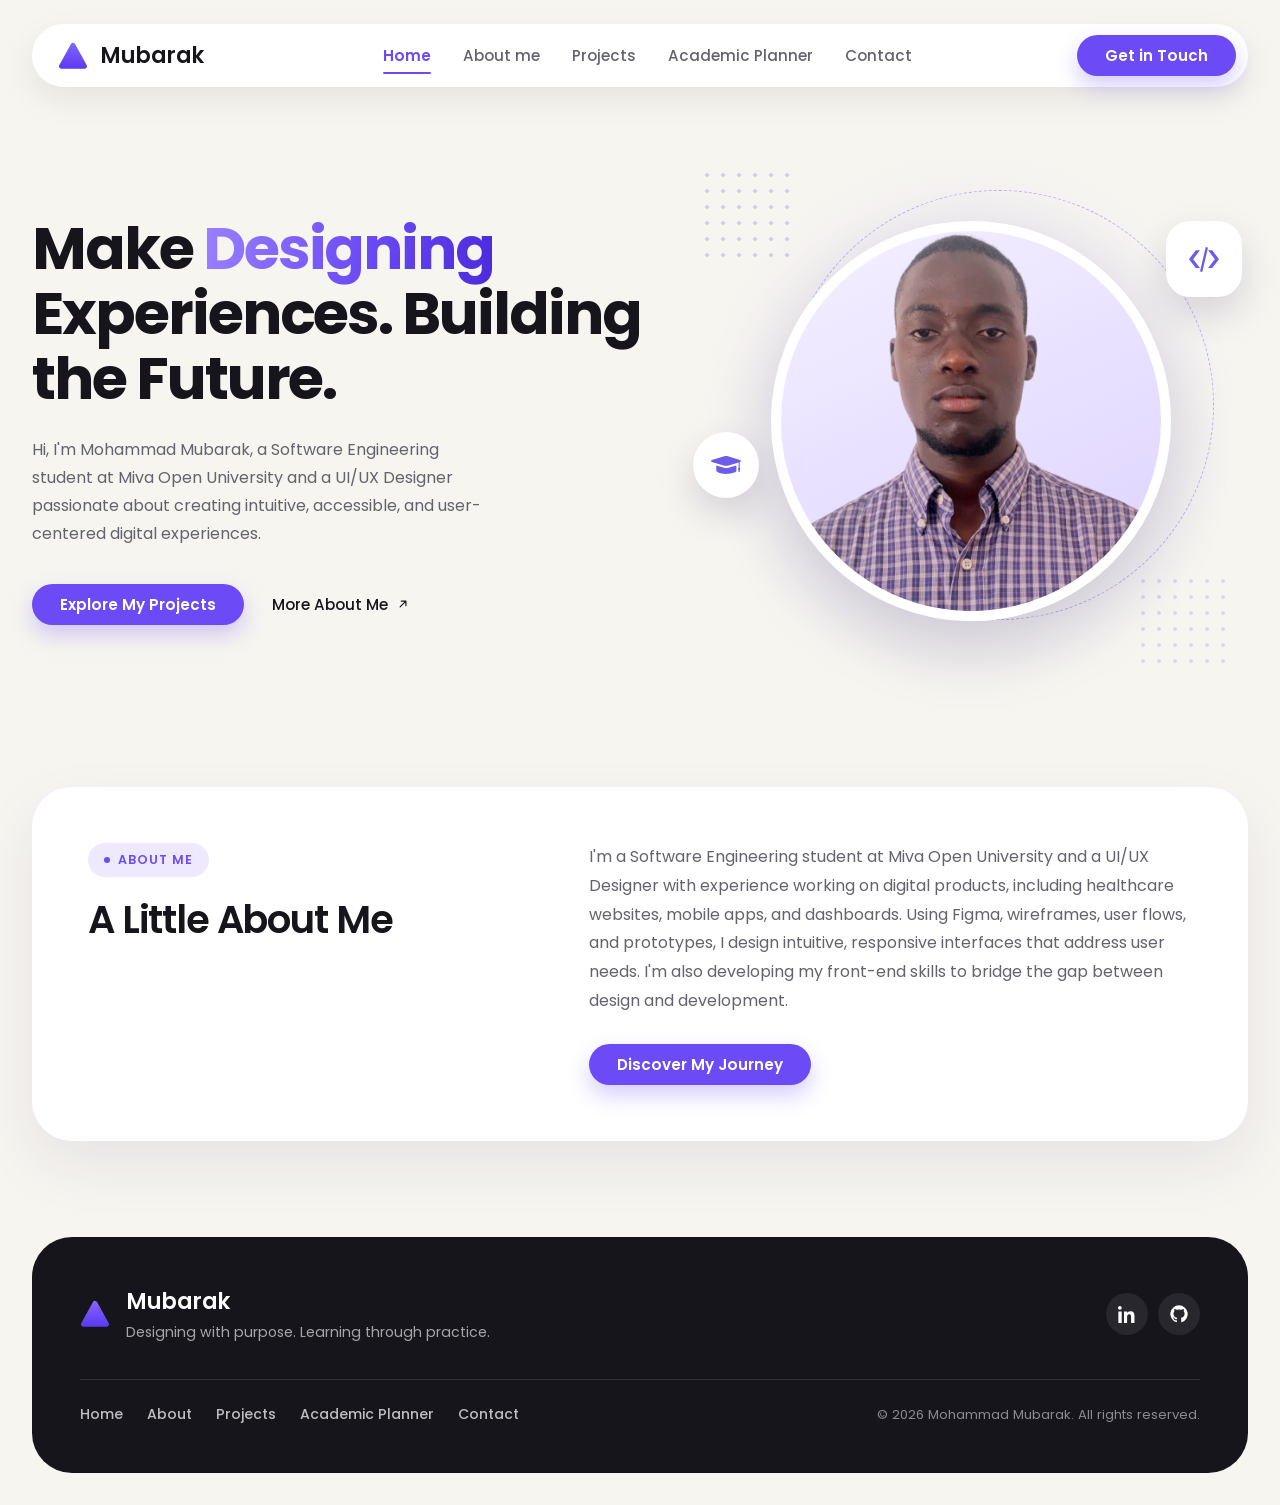
==== index.html @ 233b93af "Updates are be done" ====
<!doctype html>
<html lang="en">
  <head>
    <meta charset="UTF-8" />
    <meta name="viewport" content="width=device-width, initial-scale=1.0" />
    <title>Mubarak Portfolio</title>

    <!-- Fonts -->
    <link rel="preconnect" href="https://fonts.googleapis.com" />
    <link rel="preconnect" href="https://fonts.gstatic.com" crossorigin />
    <link
      href="https://fonts.googleapis.com/css2?family=Poppins:wght@400;500;600;700&display=swap"
      rel="stylesheet"
    />

    <!-- Styles -->
    <link rel="stylesheet" href="css/style.css" />
  </head>
  <body>
    <!-- ============================================================
         HEADER / NAVIGATION
         One floating pill with three parts:
         brand (left) · page links (center) · "Get in Touch" (right)
         ============================================================ -->
    <header class="site-header">
      <nav class="navbar" aria-label="Main navigation">
        <!-- Brand: logo + name -->
        <a class="brand" href="index.html">
          <svg class="brand__logo" viewBox="0 0 32 32" aria-hidden="true">
            <defs>
              <linearGradient
                id="brand-gradient"
                x1="16"
                y1="2"
                x2="16"
                y2="30"
                gradientUnits="userSpaceOnUse"
              >
                <stop stop-color="#8266ff"></stop>
                <stop offset="1" stop-color="#5b39f0"></stop>
              </linearGradient>
            </defs>
            <path
              d="M16 4.5 28.5 27H3.5Z"
              fill="url(#brand-gradient)"
              stroke="url(#brand-gradient)"
              stroke-width="5"
              stroke-linejoin="round"
            ></path>
          </svg>
          <span class="brand__name">Mubarak</span>
        </a>

        <!-- Page links. The current page is marked with .is-active. -->
        <ul class="menu" id="main-menu">
          <li>
            <a
              class="menu__link is-active"
              href="index.html"
              aria-current="page"
              >Home</a
            >
          </li>
          <li>
            <a class="menu__link" href="about.html">About me</a>
          </li>
          <li>
            <a class="menu__link" href="projects.html">Projects</a>
          </li>
          <li>
            <!-- Replace "#" with academic-planner.html when that page exists -->
            <a class="menu__link" href="academic-planner.html">Academic Planner</a>
          </li>
          <li>
            <a class="menu__link" href="contact.html">Contact</a>
          </li>

          <!-- Same button as below, shown only inside the mobile menu -->
          <li class="menu__cta">
            <a class="btn btn--primary" href="contact.html">Get in Touch</a>
          </li>
        </ul>

        <!-- Primary action (desktop only) -->
        <a class="btn btn--primary" href="contact.html">Get in Touch</a>

        <!-- Mobile menu toggle -->
        <button
          class="hamburger"
          type="button"
          aria-label="Open menu"
          aria-controls="main-menu"
          aria-expanded="false"
        >
          <span class="hamburger__line"></span>
          <span class="hamburger__line"></span>
          <span class="hamburger__line"></span>
        </button>
      </nav>
    </header>

    <!-- ============================================================
         HERO
         Left: headline, short intro and actions
         Right: portrait with floating badges and decorative details
         ============================================================ -->
    <main>
      <section class="hero">
        <div class="hero__content">
          <h1 class="hero__title">
            Make <span class="hero__title-accent">Designing</span>
            Experiences. Building the Future.
          </h1>

          <p class="hero__text">
            Hi, I'm Mohammad Mubarak, a Software Engineering student at Miva
            Open University and a UI/UX Designer passionate about creating
            intuitive, accessible, and user-centered digital experiences.
          </p>

          <div class="hero__actions">
            <a class="btn btn--primary" href="#">Explore My Projects</a>

            <a class="hero__works" href="#about">
              More About Me
              <svg
                width="14"
                height="14"
                viewBox="0 0 24 24"
                fill="none"
                aria-hidden="true"
              >
                <path
                  d="M7 17 17 7M9 7h8v8"
                  stroke="currentColor"
                  stroke-width="2"
                  stroke-linecap="round"
                  stroke-linejoin="round"
                ></path>
              </svg>
            </a>
          </div>
        </div>

        <!-- Portrait and decorations -->
        <div class="hero__visual">
          <div class="hero__glow" aria-hidden="true"></div>
          <div class="hero__ring" aria-hidden="true"></div>

          <div class="hero__dots hero__dots--top" aria-hidden="true"></div>
          <div class="hero__dots hero__dots--bottom" aria-hidden="true"></div>

          <div class="hero__portrait">
            <img src="images/Mubarak.png" alt="Portrait of Mubarak" />
          </div>

          <div class="floating-badge floating-badge--code" aria-hidden="true">
            <img src="icons/code-icon.svg" alt="" width="30" height="25" />
          </div>

          <div class="floating-badge floating-badge--study" aria-hidden="true">
            <img
              src="icons/graduation-cap-icon.svg"
              alt=""
              width="30"
              height="18"
            />
          </div>
        </div>
      </section>

      <!-- ============================================================
           ABOUT ME (brief)
           Left: section label + heading
           Right: short intro, quick facts and a link to the full page
           ============================================================ -->
      <section class="about" id="about">
        <div class="about__inner">
          <div class="about__intro">
            <p class="about__label">About me</p>
            <h2 class="about__title">A Little About Me</h2>
          </div>

          <div class="about__body">
            <p class="about__text">
              I'm a Software Engineering student at Miva Open University and a
              UI/UX Designer with experience working on digital products,
              including healthcare websites, mobile apps, and dashboards. Using
              Figma, wireframes, user flows, and prototypes, I design intuitive,
              responsive interfaces that address user needs. I'm also developing
              my front-end skills to bridge the gap between design and
              development.
            </p>
            

            <div class="hero__actions">
              <a class="btn btn--primary" href="#">Discover My Journey</a>
            </div>
          </div>
        </div>
      </section>
    </main>

    <!-- ============================================================
         FOOTER
         ============================================================ -->
    <footer class="site-footer">
      <div class="footer__inner">
        <div class="footer__top">
          <a class="footer__brand" href="index.html">
            <svg class="footer__logo" viewBox="0 0 32 32" aria-hidden="true">
              <path
                d="M16 4.5 28.5 27H3.5Z"
                fill="url(#brand-gradient)"
                stroke="url(#brand-gradient)"
                stroke-width="5"
                stroke-linejoin="round"
              ></path>
            </svg>
            <span class="footer__brand-text">
              <span class="footer__name">Mubarak</span>
              <span class="footer__tagline"
                >Designing with purpose. Learning through practice.</span
              >
            </span>
          </a>

          <div class="footer__socials">
            <a
              class="footer__social"
              href="https://www.linkedin.com/in/your-username"
              target="_blank"
              rel="noopener noreferrer"
              aria-label="LinkedIn (opens in a new tab)"
            >
              <svg width="18" height="18" viewBox="0 0 24 24" fill="currentColor" aria-hidden="true">
                <path
                  d="M4.98 3.5A2.5 2.5 0 1 1 0 3.5a2.5 2.5 0 0 1 4.98 0ZM.5 8.5h4.46V24H.5V8.5Zm7.5 0h4.27v2.11h.06c.6-1.13 2.06-2.32 4.24-2.32 4.54 0 5.38 2.99 5.38 6.88V24h-4.46v-7.5c0-1.79-.03-4.1-2.5-4.1-2.5 0-2.88 1.95-2.88 3.97V24H8V8.5Z"
                ></path>
              </svg>
            </a>

            <a
              class="footer__social"
              href="https://github.com/your-username"
              target="_blank"
              rel="noopener noreferrer"
              aria-label="GitHub (opens in a new tab)"
            >
              <svg width="18" height="18" viewBox="0 0 24 24" fill="currentColor" aria-hidden="true">
                <path
                  d="M12 .5a11.5 11.5 0 0 0-3.64 22.42c.58.11.79-.25.79-.55v-2.17c-3.2.7-3.88-1.36-3.88-1.36-.53-1.34-1.29-1.7-1.29-1.7-1.05-.72.08-.7.08-.7 1.16.08 1.77 1.19 1.77 1.19 1.03 1.77 2.7 1.26 3.36.96.1-.75.4-1.26.73-1.55-2.55-.29-5.23-1.28-5.23-5.69 0-1.26.45-2.29 1.19-3.1-.12-.29-.52-1.46.11-3.05 0 0 .97-.31 3.18 1.18a11.1 11.1 0 0 1 5.8 0c2.2-1.49 3.17-1.18 3.17-1.18.63 1.59.23 2.76.11 3.05.74.81 1.19 1.84 1.19 3.1 0 4.42-2.69 5.39-5.25 5.68.41.36.78 1.06.78 2.14v3.17c0 .3.21.66.8.55A11.5 11.5 0 0 0 12 .5Z"
                ></path>
              </svg>
            </a>
          </div>
        </div>

        <div class="footer__bottom">
          <nav class="footer__nav" aria-label="Footer navigation">
            <a href="index.html">Home</a>
            <a href="about.html">About</a>
            <a href="projects.html">Projects</a>
            <a href="academic-planner.html">Academic Planner</a>
            <a href="contact.html">Contact</a>
          </nav>
          <p class="footer__copy">
            © 2026 Mohammad Mubarak. All rights reserved.
          </p>
        </div>
      </div>
    </footer>

    <script src="js/main.js"></script>
  </body>
</html>
---- css/style.css ----
/* ==========================================================================
   Mubarak — website styles
   --------------------------------------------------------------------------
   How this file is organised:
     1. Design tokens (colors, fonts, shadows — change these first)
     2. Base setup
     3. Header and navbar shell
     4. Brand (logo + name)
     5. Navigation links
     6. Buttons
     7. Hamburger button
     8. Responsive layout (tablet and phone)
   ========================================================================== */


/* ==========================================================================
   1. Design tokens
   ========================================================================== */
:root {
    /* Colors */
    --page-bg: #f7f5f0;
    --surface: #ffffff;
    --text: #16151c;
    --text-muted: #63636e;
    --brand: #6c4bf6;
    --brand-strong: #5836e8;
    --brand-soft: #eee9ff;

    /* Typography */
    --font-main: "Poppins", system-ui, -apple-system, "Segoe UI", sans-serif;

    /* Shape and motion */
    --radius-pill: 999px;
    --shadow-nav: 0 12px 32px rgba(22, 21, 28, 0.08);
    --shadow-button: 0 10px 22px rgba(108, 75, 246, 0.28);
    --ease: 180ms ease;
}


/* ==========================================================================
   2. Base setup
   ========================================================================== */
*,
*::before,
*::after {
    box-sizing: border-box;
}

body {
    margin: 0;
    min-height: 100vh;
    background: var(--page-bg);
    color: var(--text);
    font-family: var(--font-main);
    -webkit-font-smoothing: antialiased;
}

a {
    color: inherit;
    text-decoration: none;
}

/* Clear, consistent keyboard focus ring */
:focus-visible {
    outline: 3px solid rgba(108, 75, 246, 0.35);
    outline-offset: 3px;
}


/* ==========================================================================
   3. Header and navbar shell
   ========================================================================== */
.site-header {
    position: sticky;
    top: 0;
    z-index: 10;
    padding: 24px 32px;
    background: var(--page-bg);
}

/* The white floating pill: brand | links | button */
.navbar {
    position: relative;
    display: grid;
    grid-template-columns: 1fr auto 1fr;
    align-items: center;
    gap: 24px;
    max-width: 1360px;
    margin: 0 auto;
    padding: 10px 12px 10px 26px;
    background: var(--surface);
    border-radius: var(--radius-pill);
    box-shadow: var(--shadow-nav);
}


/* ==========================================================================
   4. Brand (logo + name)
   ========================================================================== */
.brand {
    display: inline-flex;
    align-items: center;
    gap: 12px;
    justify-self: start;
}

.brand__logo {
    width: 30px;
    height: 30px;
    flex-shrink: 0;
}

.brand__name {
    font-size: 1.375rem;
    font-weight: 600;
    letter-spacing: -0.02em;
}


/* ==========================================================================
   5. Navigation links
   ========================================================================== */
.menu {
    display: flex;
    align-items: center;
    gap: 4px;
    margin: 0;
    padding: 0;
    list-style: none;
}

.menu__link {
    position: relative;
    display: inline-block;
    padding: 10px 14px;
    border-radius: var(--radius-pill);
    color: var(--text-muted);
    font-size: 0.95rem;
    font-weight: 500;
    transition: color var(--ease);
}

.menu__link:hover {
    color: var(--text);
}

/* The underline that marks the page you are on */
.menu__link::after {
    content: "";
    position: absolute;
    right: 14px;
    bottom: 3px;
    left: 14px;
    height: 2px;
    border-radius: 2px;
    background: var(--brand);
    transform: scaleX(0);
    transition: transform var(--ease);
}

.menu__link.is-active {
    color: var(--brand);
    font-weight: 600;
}

.menu__link.is-active::after {
    transform: scaleX(1);
}

/* Duplicate CTA for the mobile menu — hidden on desktop */
.menu__cta {
    display: none;
}


/* ==========================================================================
   6. Buttons
   ========================================================================== */
.btn {
    display: inline-flex;
    align-items: center;
    justify-content: center;
    padding: 13px 28px;
    border-radius: var(--radius-pill);
    font-family: inherit;
    font-size: 0.95rem;
    font-weight: 600;
    line-height: 1;
    transition: background-color var(--ease), transform var(--ease), box-shadow var(--ease);
}

.btn--primary {
    justify-self: end;
    background: var(--brand);
    color: #ffffff;
    box-shadow: var(--shadow-button);
}

.btn--primary:hover {
    background: var(--brand-strong);
    transform: translateY(-1px);
}

.btn--primary:active {
    transform: translateY(0);
}


/* ==========================================================================
   7. Hamburger button (hidden until the screen gets narrow)
   ========================================================================== */
.hamburger {
    display: none;
    justify-self: end;
    flex-direction: column;
    align-items: center;
    justify-content: center;
    gap: 5px;
    width: 44px;
    height: 44px;
    padding: 0;
    border: 0;
    border-radius: 50%;
    background: transparent;
    cursor: pointer;
}

.hamburger:hover {
    background: var(--brand-soft);
}

.hamburger__line {
    width: 22px;
    height: 2px;
    border-radius: 2px;
    background: var(--text);
    transition: transform var(--ease), opacity var(--ease);
}

/* Three lines fold into an "X" when the menu is open */
.hamburger.is-open .hamburger__line:nth-child(1),
.hamburger.open .hamburger__line:nth-child(1) {
    transform: translateY(7px) rotate(45deg);
}

.hamburger.is-open .hamburger__line:nth-child(2),
.hamburger.open .hamburger__line:nth-child(2) {
    opacity: 0;
}

.hamburger.is-open .hamburger__line:nth-child(3),
.hamburger.open .hamburger__line:nth-child(3) {
    transform: translateY(-7px) rotate(-45deg);
}


/* ==========================================================================
   8. Responsive layout — tablet and phone
   ========================================================================== */
@media (max-width: 960px) {
    .site-header {
        padding: 16px;
    }

    .navbar {
        grid-template-columns: 1fr auto;
        padding: 10px 12px 10px 20px;
    }

    /* Swap the desktop button for the hamburger */
    .navbar > .btn--primary {
        display: none;
    }

    .hamburger {
        display: inline-flex;
    }

    /* The link list becomes a dropdown panel under the pill */
    .menu {
        position: absolute;
        top: calc(100% + 10px);
        right: 0;
        left: 0;
        flex-direction: column;
        align-items: stretch;
        gap: 2px;
        padding: 10px;
        background: var(--surface);
        border-radius: 28px;
        box-shadow: var(--shadow-nav);
        opacity: 0;
        visibility: hidden;
        transform: translateY(-10px);
        transition: opacity var(--ease), transform var(--ease), visibility var(--ease);
    }

    .menu.is-open,
    .menu.show {
        opacity: 1;
        visibility: visible;
        transform: translateY(0);
    }

    .menu__link {
        display: block;
        padding: 12px 18px;
        border-radius: 18px;
    }

    .menu__link.is-active {
        background: var(--brand-soft);
    }

    /* The underline is unnecessary in the stacked layout */
    .menu__link::after {
        display: none;
    }

    .menu__cta {
        display: block;
        margin-top: 8px;
    }

    .menu__cta .btn {
        width: 100%;
    }
}

@media (max-width: 420px) {
    .site-header {
        padding: 12px;
    }

    .brand__name {
        font-size: 1.2rem;
    }

    .btn {
        padding: 13px 22px;
    }
}


/* ==========================================================================
   9. Hero section
   ========================================================================== */
.hero {
    display: grid;
    grid-template-columns: minmax(0, 1.05fr) minmax(0, 0.95fr);
    align-items: center;
    gap: 48px;
    max-width: 1514px;
    margin: 0 auto;
    padding: 40px 32px 96px;
    overflow: hidden;
}

/* --- Left column: headline, intro, actions --- */
.hero__title {
    max-width: 620px;
    margin: 0 0 24px;
    font-size: clamp(2.5rem, 4.6vw, 4rem);
    font-weight: 700;
    line-height: 1.1;
    letter-spacing: -0.035em;
}

.hero__title-accent {
    color: var(--brand); /* fallback when gradients are unsupported */
    background: linear-gradient(100deg, #9a82ff 0%, var(--brand) 55%, #4a2ada 100%);
    -webkit-background-clip: text;
    background-clip: text;
    -webkit-text-fill-color: transparent;
}

.hero__text {
    max-width: 460px;
    margin: 0 0 36px;
    color: var(--text-muted);
    font-size: 1rem;
    line-height: 1.75;
}

.hero__actions {
    display: flex;
    flex-wrap: wrap;
    align-items: center;
    gap: 28px;
}

.hero__works {
    display: inline-flex;
    align-items: center;
    gap: 8px;
    color: var(--text);
    font-size: 0.95rem;
    font-weight: 500;
    transition: color var(--ease);
}

.hero__works svg {
    transition: transform var(--ease);
}

.hero__works:hover {
    color: var(--brand);
}

.hero__works:hover svg {
    transform: translate(2px, -2px);
}

/* --- Right column: portrait and decorations --- */
.hero__visual {
    position: relative;
    display: grid;
    place-items: center;
    min-height: 540px;
    isolation: isolate;
}

.hero__glow {
    position: absolute;
    z-index: -2;
    width: min(560px, 100%);
    aspect-ratio: 1;
    border-radius: 50%;
    background: radial-gradient(circle, rgba(108, 75, 246, 0.18) 0%, rgba(108, 75, 246, 0) 68%);
}

.hero__ring {
    position: absolute;
    z-index: -1;
    width: min(430px, 86%);
    aspect-ratio: 1;
    border: 1.5px dashed rgba(108, 75, 246, 0.4);
    border-radius: 50%;
    transform: translate(28px, -16px);
}

.hero__portrait {
    width: min(400px, 88%);
    aspect-ratio: 1;
    border: 10px solid var(--surface);
    border-radius: 50%;
    overflow: hidden;
    background: linear-gradient(155deg, #f4f0ff 0%, #ddd2ff 100%);
    box-shadow: 0 30px 64px rgba(40, 28, 90, 0.16);
    isolation: isolate;
}

/* "multiply" blends the photo's white background into the lilac circle */
.hero__portrait img {
    display: block;
    width: 100%;
    height: 100%;
    object-fit: cover;
    object-position: 50% 6%;
    mix-blend-mode: multiply;
}

/* Floating icon badges around the portrait */
.floating-badge {
    position: absolute;
    z-index: 2;
    display: grid;
    place-items: center;
    background: var(--surface);
    box-shadow: 0 16px 36px rgba(40, 28, 90, 0.16);
    animation: badge-float 6s ease-in-out infinite;
}

.floating-badge img {
    display: block;
}

.floating-badge--code {
    top: 13%;
    right: 1%;
    width: 76px;
    height: 76px;
    border-radius: 24px;
}

.floating-badge--study {
    top: 52%;
    left: 0;
    width: 66px;
    height: 66px;
    border-radius: 50%;
    animation-delay: -2.6s;
}

/* Small dot patterns for texture */
.hero__dots {
    position: absolute;
    width: 96px;
    height: 96px;
    background-image: radial-gradient(rgba(108, 75, 246, 0.85) 1.6px, transparent 1.7px);
    background-size: 16px 16px;
}

.hero__dots--top {
    top: 3%;
    left: 1%;
    opacity: 0.3;
}

.hero__dots--bottom {
    right: 3%;
    bottom: 4%;
    opacity: 0.22;
}

@keyframes badge-float {
    0%,
    100% {
        transform: translateY(0);
    }

    50% {
        transform: translateY(-10px);
    }
}


/* ==========================================================================
   10. Hero — responsive layout
   ========================================================================== */
@media (max-width: 960px) {
    .hero {
        grid-template-columns: 1fr;
        gap: 8px;
        padding: 16px 16px 72px;
    }

    .hero__title {
        font-size: clamp(2.1rem, 7.5vw, 3rem);
    }

    .hero__text {
        max-width: 520px;
        margin-bottom: 28px;
    }

    .hero__visual {
        min-height: 0;
        padding: 36px 0 24px;
    }

    .hero__portrait {
        width: min(360px, 80%);
    }

    .hero__ring {
        width: min(390px, 86%);
        transform: translate(18px, -12px);
    }

    .hero__glow {
        width: min(480px, 100%);
    }

    .floating-badge--code {
        top: 8%;
        right: 6%;
    }

    .floating-badge--study {
        top: 58%;
        left: 4%;
    }

    .hero__dots--top {
        left: 4%;
    }

    .hero__dots--bottom {
        right: 4%;
    }
}

@media (max-width: 480px) {
    .hero__visual {
        padding-top: 28px;
    }

    .hero__portrait {
        width: min(300px, 82%);
    }

    .floating-badge--code {
        width: 60px;
        height: 60px;
        border-radius: 18px;
    }

    .floating-badge--study {
        width: 54px;
        height: 54px;
    }

    .hero__dots {
        width: 72px;
        height: 72px;
        background-size: 14px 14px;
    }

    .hero__actions {
        gap: 20px;
    }
}

/* Respect visitors who prefer less motion */
@media (prefers-reduced-motion: reduce) {
    .floating-badge {
        animation: none;
    }
}


/* ==========================================================================
   11. About me (brief)
   ========================================================================== */
.about {
    max-width: 1360px;
    margin: 0 auto;
    padding: 0 32px 96px;
    scroll-margin-top: 120px; /* keeps the heading clear of the sticky navbar */
}

.about__inner {
    display: grid;
    grid-template-columns: minmax(0, 0.85fr) minmax(0, 1.15fr);
    gap: 56px;
    padding: 56px;
    background: var(--surface);
    border-radius: 40px;
    box-shadow: 0 24px 60px rgba(40, 28, 90, 0.08);
}

.about__label {
    display: inline-flex;
    align-items: center;
    gap: 8px;
    margin: 0;
    padding: 8px 16px;
    border-radius: var(--radius-pill);
    background: var(--brand-soft);
    color: var(--brand);
    font-size: 0.78rem;
    font-weight: 600;
    letter-spacing: 0.08em;
    text-transform: uppercase;
}

.about__label::before {
    content: "";
    width: 6px;
    height: 6px;
    border-radius: 50%;
    background: var(--brand);
}

.about__title {
    max-width: 420px;
    margin: 20px 0 0;
    font-size: clamp(1.8rem, 3vw, 2.5rem);
    font-weight: 600;
    line-height: 1.22;
    letter-spacing: -0.03em;
}

.about__text {
    margin: 0 0 28px;
    color: var(--text-muted);
    font-size: 1rem;
    line-height: 1.8;
}

/* Quick facts — label on the left, value on the right */
.about__facts {
    margin: 0 0 32px;
    padding: 0;
}

.about__fact {
    display: grid;
    grid-template-columns: 110px 1fr;
    gap: 16px;
    padding: 12px 0;
    border-top: 1px solid rgba(22, 21, 28, 0.08);
    font-size: 0.92rem;
}

.about__fact:first-child {
    padding-top: 0;
    border-top: 0;
}

.about__fact dt {
    color: var(--text-muted);
    font-weight: 500;
}

.about__fact dd {
    margin: 0;
    font-weight: 500;
}

.about__link {
    display: inline-flex;
    align-items: center;
    gap: 8px;
    color: var(--brand);
    font-size: 0.95rem;
    font-weight: 600;
    transition: color var(--ease);
}

.about__link svg {
    transition: transform var(--ease);
}

.about__link:hover {
    color: var(--brand-strong);
}

.about__link:hover svg {
    transform: translateX(3px);
}


/* ==========================================================================
   12. About me — responsive layout
   ========================================================================== */
@media (max-width: 960px) {
    .about {
        padding: 0 16px 64px;
    }

    .about__inner {
        grid-template-columns: 1fr;
        gap: 28px;
        padding: 36px 28px;
        border-radius: 32px;
    }
}

@media (max-width: 480px) {
    .about__inner {
        padding: 28px 20px;
        border-radius: 26px;
    }

    .about__fact {
        grid-template-columns: 1fr;
        gap: 4px;
    }
}


/* ==========================================================================
   13. Profile highlights
   Small icon cards echoing the floating badges in the hero.
   ========================================================================== */
.highlights__title {
    margin: 0 0 12px;
    color: var(--text-muted);
    font-size: 0.78rem;
    font-weight: 600;
    letter-spacing: 0.08em;
    text-transform: uppercase;
}

.highlights {
    display: grid;
    grid-template-columns: repeat(2, minmax(0, 1fr));
    gap: 12px;
    margin: 0 0 32px;
    padding: 0;
    list-style: none;
}

.highlight {
    display: flex;
    align-items: center;
    gap: 12px;
    padding: 12px 14px;
    background: #f7f3ff;
    border: 1px solid rgba(108, 75, 246, 0.1);
    border-radius: 20px;
    transition: transform var(--ease), box-shadow var(--ease);
}

.highlight:hover {
    transform: translateY(-2px);
    box-shadow: 0 14px 28px rgba(40, 28, 90, 0.09);
}

/* White icon chip — same feel as the hero's floating badges */
.highlight__icon {
    display: grid;
    place-items: center;
    flex-shrink: 0;
    width: 42px;
    height: 42px;
    background: var(--surface);
    border-radius: 14px;
    box-shadow: 0 8px 18px rgba(40, 28, 90, 0.1);
}

.highlight__icon img {
    display: block;
    width: 22px;
    height: 22px;
    object-fit: contain;
}

.highlight__label {
    font-size: 0.875rem;
    font-weight: 500;
    line-height: 1.35;
}

@media (max-width: 480px) {
    .highlights {
        grid-template-columns: 1fr;
    }
}


/* ==========================================================================
   14. Academic planner
   ========================================================================== */
.sr-only {
    position: absolute;
    width: 1px;
    height: 1px;
    margin: -1px;
    padding: 0;
    overflow: hidden;
    clip: rect(0 0 0 0);
    white-space: nowrap;
    border: 0;
}

.planner {
    max-width: 1360px;
    margin: 0 auto;
    padding: 32px 32px 96px;
}

.planner__eyebrow {
    display: inline-flex;
    align-items: center;
    gap: 8px;
    margin: 0;
    padding: 8px 16px;
    border-radius: var(--radius-pill);
    background: var(--brand-soft);
    color: var(--brand);
    font-size: 0.78rem;
    font-weight: 600;
    letter-spacing: 0.08em;
    text-transform: uppercase;
}

.planner__eyebrow::before {
    content: "";
    width: 6px;
    height: 6px;
    border-radius: 50%;
    background: var(--brand);
}

.planner__title {
    max-width: 640px;
    margin: 20px 0 14px;
    font-size: clamp(2rem, 4vw, 3rem);
    font-weight: 600;
    line-height: 1.15;
    letter-spacing: -0.03em;
}

.planner__intro {
    max-width: 560px;
    margin: 0;
    color: var(--text-muted);
    font-size: 1rem;
    line-height: 1.75;
}

/* --- Summary cards --- */
.planner__stats {
    display: grid;
    grid-template-columns: repeat(3, minmax(0, 1fr));
    gap: 16px;
    margin: 40px 0 24px;
}

.stat {
    padding: 24px 26px;
    background: var(--surface);
    border-radius: 28px;
    box-shadow: 0 24px 60px rgba(40, 28, 90, 0.06);
}

.stat__label {
    margin: 0 0 10px;
    color: var(--text-muted);
    font-size: 0.85rem;
    font-weight: 500;
}

.stat__value {
    margin: 0;
    font-size: clamp(1.8rem, 3vw, 2.5rem);
    font-weight: 600;
    line-height: 1;
    letter-spacing: -0.03em;
}

/* --- Task board --- */
.planner__board {
    padding: 32px;
    background: var(--surface);
    border-radius: 40px;
    box-shadow: 0 24px 60px rgba(40, 28, 90, 0.08);
}

.task-form {
    display: flex;
    gap: 12px;
}

.task-form__input {
    flex: 1;
    min-width: 0;
    padding: 14px 20px;
    border: 1px solid rgba(22, 21, 28, 0.12);
    border-radius: var(--radius-pill);
    background: #fbfaff;
    color: var(--text);
    font-family: inherit;
    font-size: 0.95rem;
    transition: border-color var(--ease), box-shadow var(--ease);
}

.task-form__input::placeholder {
    color: #9a99a6;
}

.task-form__input:focus {
    outline: none;
    border-color: var(--brand);
    box-shadow: 0 0 0 4px rgba(108, 75, 246, 0.12);
}

.task-form__error {
    margin: 10px 0 0;
    color: #b42318;
    font-size: 0.85rem;
}

.task-list {
    display: grid;
    gap: 10px;
    margin: 24px 0 0;
    padding: 0;
    list-style: none;
}

.task {
    display: flex;
    align-items: center;
    gap: 14px;
    padding: 12px 16px;
    background: #f7f3ff;
    border-radius: 18px;
}

.task__toggle {
    display: grid;
    place-items: center;
    flex-shrink: 0;
    width: 28px;
    height: 28px;
    padding: 0;
    border: 2px solid rgba(108, 75, 246, 0.45);
    border-radius: 50%;
    background: transparent;
    color: #ffffff;
    cursor: pointer;
    transition: background-color var(--ease), border-color var(--ease);
}

.task__toggle svg {
    opacity: 0;
    transform: scale(0.7);
    transition: opacity var(--ease), transform var(--ease);
}

.task__toggle:hover {
    border-color: var(--brand);
}

.task.is-complete .task__toggle {
    border-color: var(--brand);
    background: var(--brand);
}

.task.is-complete .task__toggle svg {
    opacity: 1;
    transform: scale(1);
}

.task__text {
    flex: 1;
    min-width: 0;
    font-size: 0.95rem;
    line-height: 1.5;
    overflow-wrap: anywhere;
    transition: color var(--ease);
}

.task.is-complete .task__text {
    color: var(--text-muted);
    text-decoration: line-through;
    text-decoration-color: rgba(99, 99, 110, 0.5);
}

.task__delete {
    display: grid;
    place-items: center;
    flex-shrink: 0;
    width: 34px;
    height: 34px;
    padding: 0;
    border: 0;
    border-radius: 50%;
    background: transparent;
    color: var(--text-muted);
    cursor: pointer;
    transition: color var(--ease), background-color var(--ease);
}

.task__delete:hover {
    color: #b42318;
    background: rgba(180, 35, 24, 0.08);
}

.task-empty {
    margin: 24px 0 0;
    padding: 28px;
    border: 1px dashed rgba(108, 75, 246, 0.25);
    border-radius: 24px;
    color: var(--text-muted);
    font-size: 0.95rem;
    text-align: center;
}


/* ==========================================================================
   15. Academic planner — responsive layout
   ========================================================================== */
@media (max-width: 960px) {
    .planner {
        padding: 24px 16px 64px;
    }

    .planner__board {
        padding: 24px;
        border-radius: 32px;
    }

    .stat {
        padding: 20px;
        border-radius: 24px;
    }
}

@media (max-width: 600px) {
    .planner__stats {
        grid-template-columns: 1fr;
        gap: 10px;
    }

    .stat {
        display: flex;
        align-items: center;
        justify-content: space-between;
        padding: 18px 20px;
    }

    .stat__label {
        margin: 0;
    }

    .planner__board {
        padding: 18px;
        border-radius: 26px;
    }

    .task-form {
        flex-direction: column;
    }

    .task-form .btn {
        width: 100%;
    }
}


/* ==========================================================================
   16. Delete confirmation modal
   ========================================================================== */
.modal {
    width: min(440px, calc(100% - 32px));
    padding: 32px;
    border: 0;
    border-radius: 28px;
    background: var(--surface);
    color: var(--text);
    box-shadow: 0 40px 90px rgba(20, 14, 50, 0.28);
}

.modal::backdrop {
    background: rgba(22, 21, 28, 0.45);
    backdrop-filter: blur(4px);
}

.modal__icon {
    display: grid;
    place-items: center;
    width: 48px;
    height: 48px;
    border-radius: 16px;
    background: var(--brand-soft);
    color: var(--brand);
}

.modal__title {
    margin: 18px 0 8px;
    font-size: 1.25rem;
    font-weight: 600;
    letter-spacing: -0.02em;
}

.modal__text {
    margin: 0;
    color: var(--text-muted);
    font-size: 0.92rem;
    line-height: 1.65;
}

.modal__text strong {
    color: var(--text);
    font-weight: 600;
}

.modal__actions {
    display: flex;
    justify-content: flex-end;
    gap: 10px;
    margin-top: 26px;
}

.btn--ghost {
    border: 1px solid rgba(22, 21, 28, 0.15);
    background: transparent;
    color: var(--text);
}

.btn--ghost:hover {
    background: rgba(22, 21, 28, 0.05);
}

.btn--danger {
    background: #b42318;
    color: #ffffff;
    box-shadow: 0 10px 22px rgba(180, 35, 24, 0.22);
}

.btn--danger:hover {
    background: #9c1c12;
    transform: translateY(-1px);
}

.btn--danger:active {
    transform: translateY(0);
}

@media (max-width: 480px) {
    .modal {
        padding: 24px;
        border-radius: 24px;
    }

    .modal__actions {
        flex-direction: column;
    }

    .modal__actions .btn {
        width: 100%;
    }
}


/* ==========================================================================
   17. Contact page
   ========================================================================== */
.contact {
    max-width: 1360px;
    margin: 0 auto;
    padding: 32px 32px 96px;
}

.contact__eyebrow {
    display: inline-flex;
    align-items: center;
    gap: 8px;
    margin: 0;
    padding: 8px 16px;
    border-radius: var(--radius-pill);
    background: var(--brand-soft);
    color: var(--brand);
    font-size: 0.78rem;
    font-weight: 600;
    letter-spacing: 0.08em;
    text-transform: uppercase;
}

.contact__eyebrow::before {
    content: "";
    width: 6px;
    height: 6px;
    border-radius: 50%;
    background: var(--brand);
}

.contact__title {
    max-width: 640px;
    margin: 20px 0 14px;
    font-size: clamp(2rem, 4vw, 3rem);
    font-weight: 600;
    line-height: 1.15;
    letter-spacing: -0.03em;
}

.contact__intro {
    max-width: 560px;
    margin: 0;
    color: var(--text-muted);
    font-size: 1rem;
    line-height: 1.75;
}

.contact__layout {
    display: grid;
    grid-template-columns: minmax(0, 1.4fr) minmax(0, 0.8fr);
    align-items: start;
    gap: 24px;
    margin-top: 40px;
}

/* --- Form --- */
.contact-form {
    padding: 36px;
    background: var(--surface);
    border-radius: 40px;
    box-shadow: 0 24px 60px rgba(40, 28, 90, 0.08);
}

.contact-form__title {
    margin: 0 0 24px;
    font-size: 1.15rem;
    font-weight: 600;
    letter-spacing: -0.02em;
}

.field {
    margin-bottom: 18px;
}

.field__label {
    display: block;
    margin-bottom: 8px;
    font-size: 0.88rem;
    font-weight: 500;
}

.field__input {
    display: block;
    width: 100%;
    padding: 13px 18px;
    border: 1px solid rgba(22, 21, 28, 0.12);
    border-radius: 16px;
    background: #fbfaff;
    color: var(--text);
    font-family: inherit;
    font-size: 0.95rem;
    line-height: 1.5;
    transition: border-color var(--ease), box-shadow var(--ease);
}

.field__input::placeholder {
    color: #9a99a6;
}

.field__input:focus {
    outline: none;
    border-color: var(--brand);
    box-shadow: 0 0 0 4px rgba(108, 75, 246, 0.12);
}

textarea.field__input {
    min-height: 140px;
    resize: vertical;
}

.field__input[aria-invalid="true"] {
    border-color: #b42318;
    box-shadow: 0 0 0 4px rgba(180, 35, 24, 0.1);
}

.field__error {
    margin: 7px 0 0;
    color: #b42318;
    font-size: 0.8rem;
    line-height: 1.4;
}

.contact-form .btn {
    width: 100%;
}

.form-success {
    margin: 18px 0 0;
    padding: 14px 18px;
    border-radius: 14px;
    background: var(--brand-soft);
    color: var(--brand-strong);
    font-size: 0.88rem;
    line-height: 1.6;
}

/* --- Social links --- */
.contact__aside {
    padding: 32px;
    background: var(--surface);
    border-radius: 32px;
    box-shadow: 0 24px 60px rgba(40, 28, 90, 0.06);
}

.contact__aside-title {
    margin: 0 0 8px;
    font-size: 1.15rem;
    font-weight: 600;
    letter-spacing: -0.02em;
}

.contact__aside-text {
    margin: 0;
    color: var(--text-muted);
    font-size: 0.92rem;
    line-height: 1.6;
}

.socials {
    display: flex;
    gap: 12px;
    margin: 24px 0 0;
    padding: 0;
    list-style: none;
}

.social {
    display: grid;
    place-items: center;
    width: 48px;
    height: 48px;
    border-radius: 50%;
    background: var(--brand-soft);
    color: var(--brand);
    transition: transform var(--ease), background-color var(--ease),
        color var(--ease);
}

.social:hover {
    background: var(--brand);
    color: #ffffff;
    transform: translateY(-2px);
}


/* ==========================================================================
   18. Contact page — responsive layout
   ========================================================================== */
@media (max-width: 960px) {
    .contact {
        padding: 24px 16px 64px;
    }

    .contact__layout {
        grid-template-columns: 1fr;
    }

    .contact-form {
        padding: 28px;
        border-radius: 32px;
    }

    .contact__aside {
        border-radius: 28px;
    }
}

@media (max-width: 480px) {
    .contact-form {
        padding: 20px;
        border-radius: 26px;
    }

    .contact__aside {
        padding: 22px;
        border-radius: 24px;
    }

    .field__input {
        font-size: 1rem;
    }
}


/* ==========================================================================
   19. Footer
   ========================================================================== */
.site-footer {
    max-width: 1360px;
    margin: 0 auto;
    padding: 0 32px 32px;
}

.footer__inner {
    padding: 48px;
    background: var(--text);
    color: #ffffff;
    border-radius: 40px;
}

.footer__top {
    display: flex;
    flex-wrap: wrap;
    align-items: center;
    justify-content: space-between;
    gap: 32px;
}

.footer__brand {
    display: inline-flex;
    align-items: center;
    gap: 16px;
}

.footer__brand-text {
    display: flex;
    flex-direction: column;
}

.footer__logo {
    width: 30px;
    height: 30px;
    flex-shrink: 0;
}

.footer__name {
    display: block;
    font-size: 1.375rem;
    font-weight: 600;
    letter-spacing: -0.02em;
}

.footer__tagline {
    display: block;
    margin-top: 4px;
    color: rgba(255, 255, 255, 0.62);
    font-size: 0.88rem;
    line-height: 1.5;
}

.footer__socials {
    display: flex;
    gap: 10px;
}

.footer__social {
    display: grid;
    place-items: center;
    width: 42px;
    height: 42px;
    border-radius: 50%;
    background: rgba(255, 255, 255, 0.08);
    color: #ffffff;
    transition: background-color var(--ease), transform var(--ease);
}

.footer__social:hover {
    background: var(--brand);
    transform: translateY(-2px);
}

.footer__bottom {
    display: flex;
    flex-wrap: wrap;
    align-items: center;
    justify-content: space-between;
    gap: 20px;
    margin-top: 36px;
    padding-top: 24px;
    border-top: 1px solid rgba(255, 255, 255, 0.12);
}

.footer__nav {
    display: flex;
    flex-wrap: wrap;
    gap: 8px 24px;
}

.footer__nav a {
    color: rgba(255, 255, 255, 0.72);
    font-size: 0.88rem;
    font-weight: 500;
    transition: color var(--ease);
}

.footer__nav a:hover {
    color: #ffffff;
}

.footer__copy {
    margin: 0;
    color: rgba(255, 255, 255, 0.5);
    font-size: 0.82rem;
}

.footer__inner :focus-visible {
    outline-color: rgba(167, 139, 250, 0.8);
}


/* ==========================================================================
   20. Footer — responsive layout
   ========================================================================== */
@media (max-width: 960px) {
    .site-footer {
        padding: 0 16px 16px;
    }

    .footer__inner {
        padding: 32px;
        border-radius: 32px;
    }
}

@media (max-width: 600px) {
    .footer__top,
    .footer__bottom {
        flex-direction: column;
        align-items: flex-start;
    }

    .footer__inner {
        padding: 26px 22px;
        border-radius: 26px;
    }

    .footer__nav {
        gap: 10px 20px;
    }
}
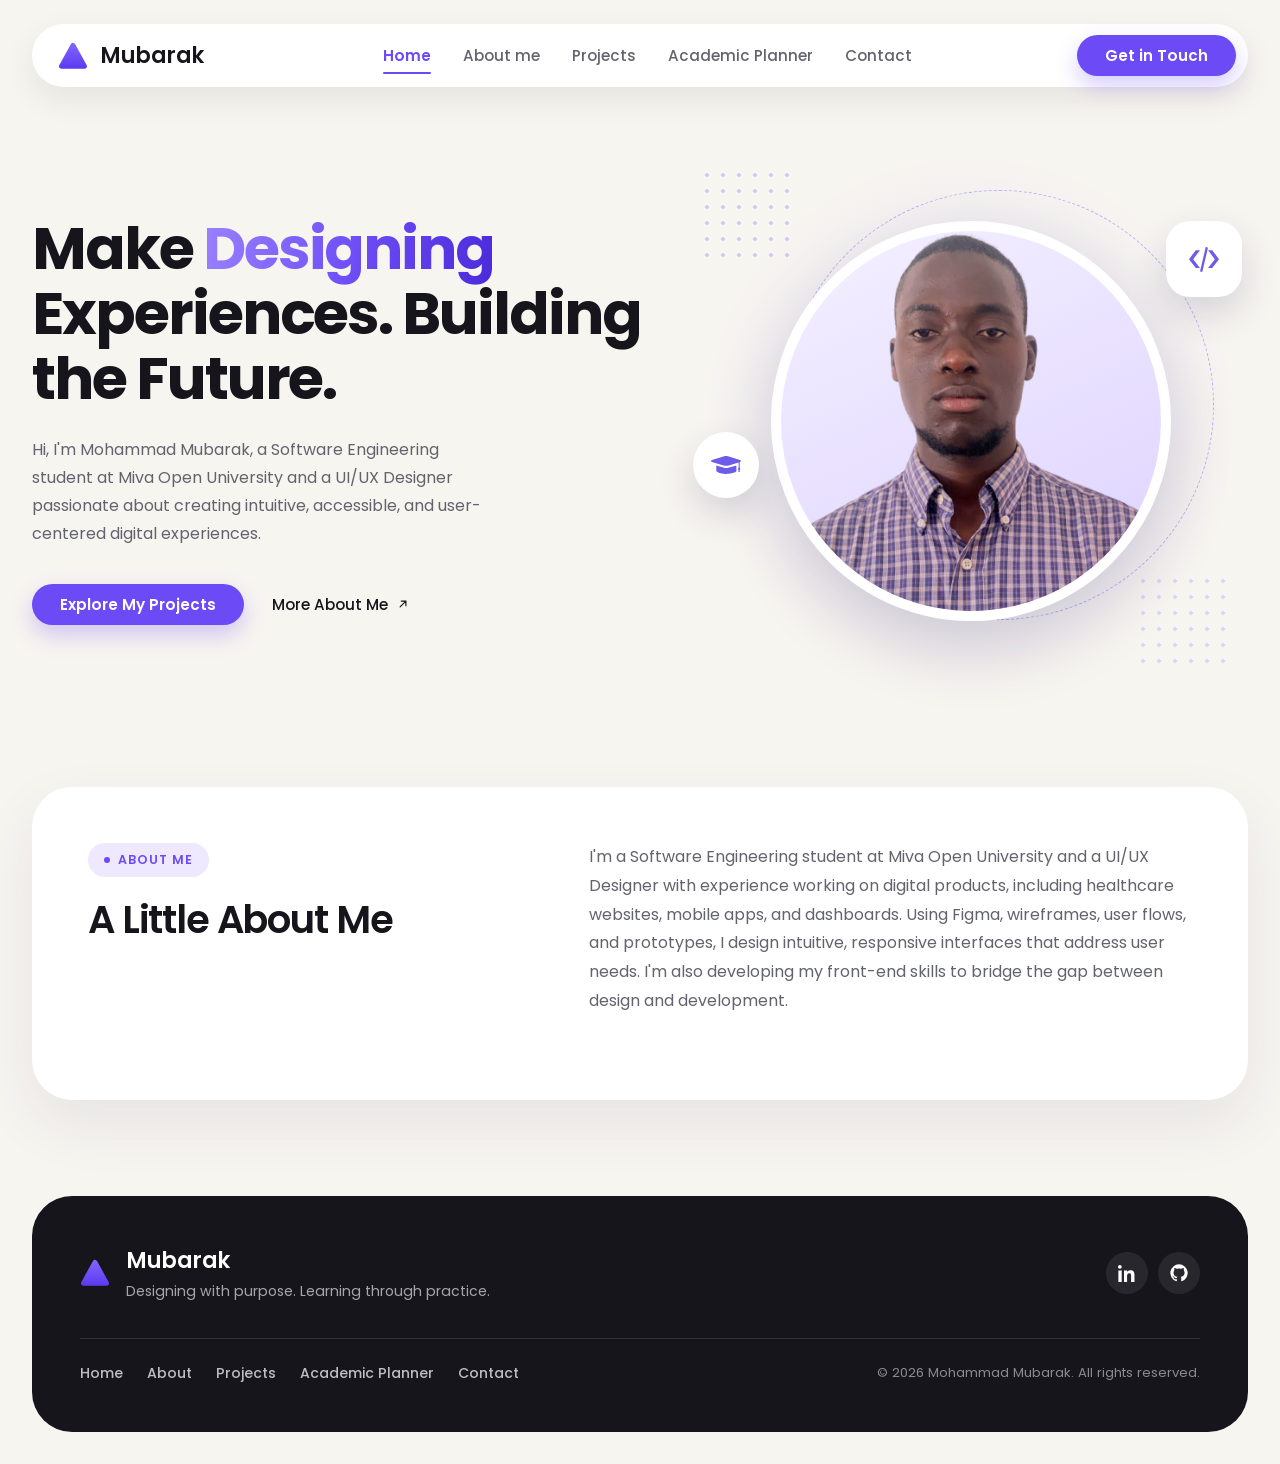
==== commit 568212c4: "index.html" ====
--- a/index.html
+++ b/index.html
@@ -193,8 +193,7 @@
             </p>
             
 
-            <div class="hero__actions">
-              <a class="btn btn--primary" href="#">Discover My Journey</a>
+            
             </div>
           </div>
         </div>
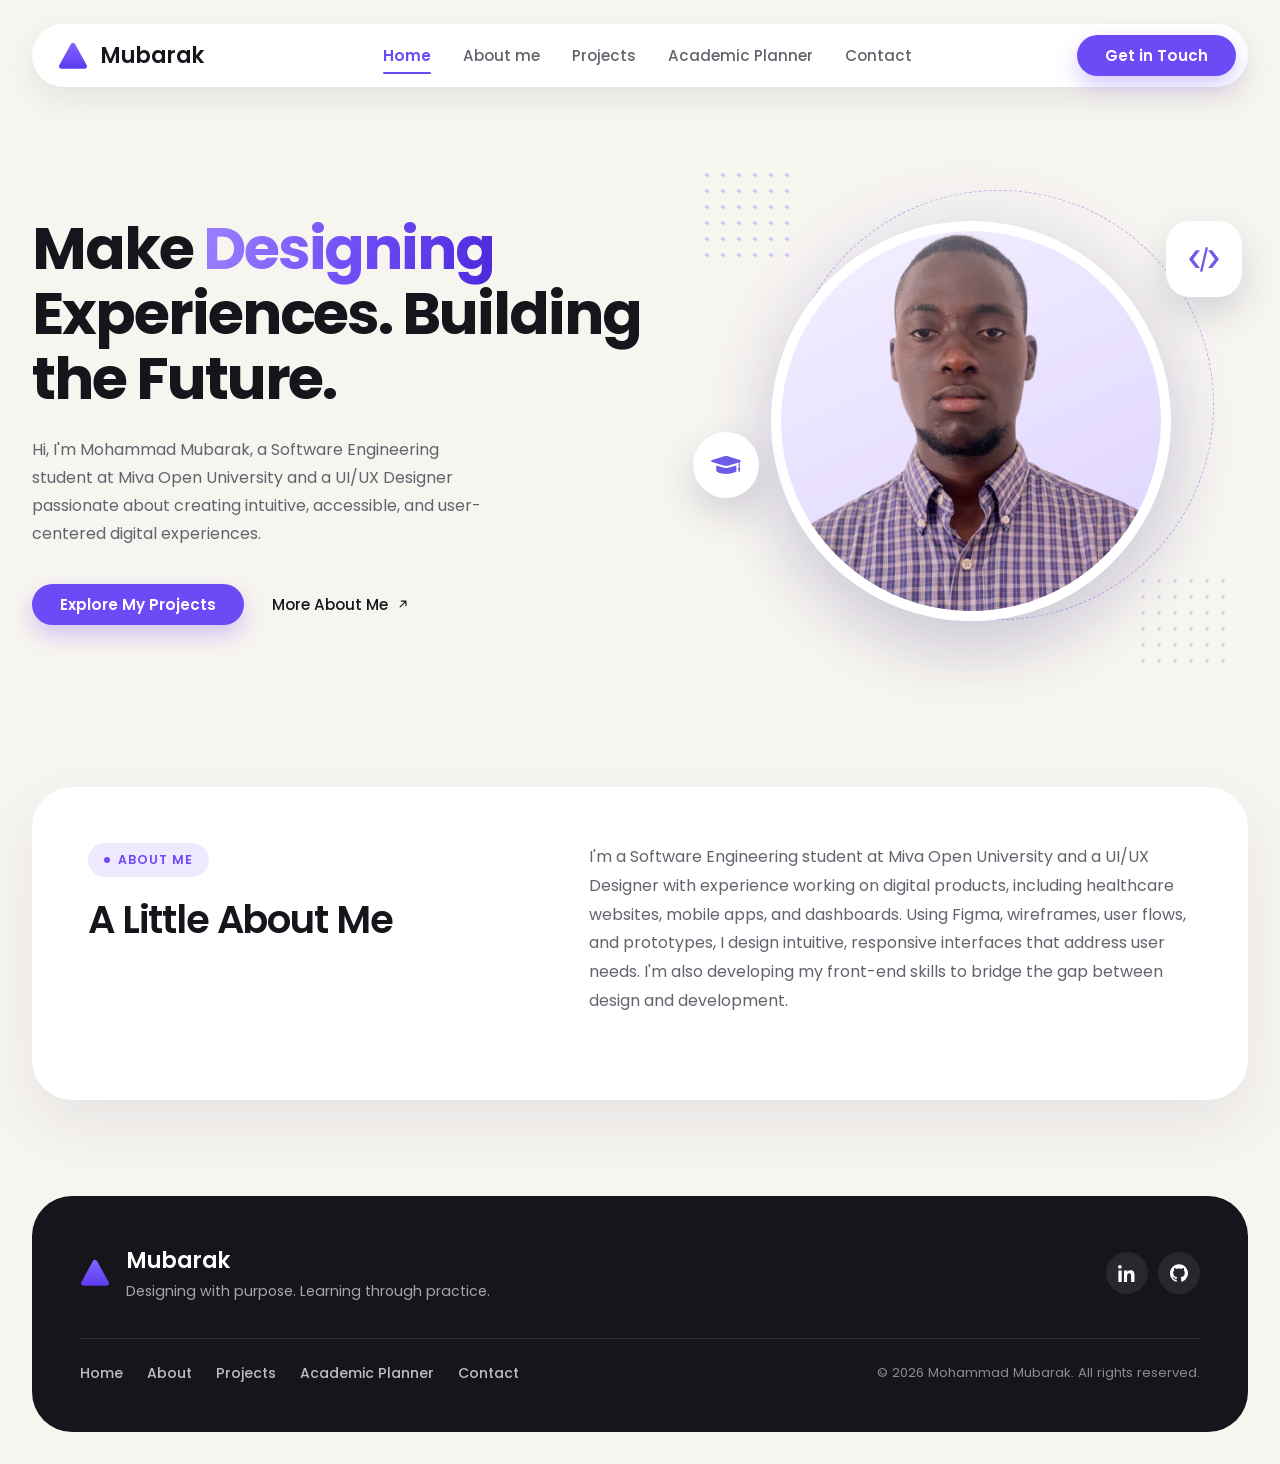
==== commit 975d4370: "All updates" ====
--- a/index.html
+++ b/index.html
@@ -246,11 +246,7 @@
               rel="noopener noreferrer"
               aria-label="GitHub (opens in a new tab)"
             >
-              <svg width="18" height="18" viewBox="0 0 24 24" fill="currentColor" aria-hidden="true">
-                <path
-                  d="M12 .5a11.5 11.5 0 0 0-3.64 22.42c.58.11.79-.25.79-.55v-2.17c-3.2.7-3.88-1.36-3.88-1.36-.53-1.34-1.29-1.7-1.29-1.7-1.05-.72.08-.7.08-.7 1.16.08 1.77 1.19 1.77 1.19 1.03 1.77 2.7 1.26 3.36.96.1-.75.4-1.26.73-1.55-2.55-.29-5.23-1.28-5.23-5.69 0-1.26.45-2.29 1.19-3.1-.12-.29-.52-1.46.11-3.05 0 0 .97-.31 3.18 1.18a11.1 11.1 0 0 1 5.8 0c2.2-1.49 3.17-1.18 3.17-1.18.63 1.59.23 2.76.11 3.05.74.81 1.19 1.84 1.19 3.1 0 4.42-2.69 5.39-5.25 5.68.41.36.78 1.06.78 2.14v3.17c0 .3.21.66.8.55A11.5 11.5 0 0 0 12 .5Z"
-                ></path>
-              </svg>
+              <span class="github-icon" aria-hidden="true"></span>
             </a>
           </div>
         </div>
--- a/css/style.css
+++ b/css/style.css
@@ -1394,6 +1394,21 @@
     transform: translateY(-2px);
 }
 
+/* The GitHub icon file, drawn as a mask so it follows the surrounding text color. */
+.github-icon {
+    display: block;
+    width: 20px;
+    height: 20px;
+    background-color: currentColor;
+    -webkit-mask: url("../icons/github-icon.svg") center / contain no-repeat;
+    mask: url("../icons/github-icon.svg") center / contain no-repeat;
+}
+
+.footer__social .github-icon {
+    width: 18px;
+    height: 18px;
+}
+
 
 /* ==========================================================================
    18. Contact page — responsive layout
@@ -1580,3 +1595,237 @@
         gap: 10px 20px;
     }
 }
+
+
+/* ==========================================================================
+   21. About page
+   ========================================================================== */
+.about-page {
+    max-width: 1360px;
+    margin: 0 auto;
+    padding: 32px 32px 96px;
+}
+
+.about-hero {
+    padding: 32px 0 40px;
+}
+
+.about-hero__eyebrow {
+    display: inline-flex;
+    align-items: center;
+    gap: 8px;
+    margin: 0;
+    padding: 8px 16px;
+    border-radius: var(--radius-pill);
+    background: var(--brand-soft);
+    color: var(--brand);
+    font-size: 0.78rem;
+    font-weight: 600;
+    letter-spacing: 0.08em;
+    text-transform: uppercase;
+}
+
+.about-hero__eyebrow::before {
+    content: "";
+    width: 6px;
+    height: 6px;
+    border-radius: 50%;
+    background: var(--brand);
+}
+
+.about-hero__title {
+    max-width: 760px;
+    margin: 20px 0 16px;
+    font-size: clamp(2.2rem, 5vw, 3.6rem);
+    font-weight: 600;
+    line-height: 1.1;
+    letter-spacing: -0.03em;
+}
+
+.about-hero__text {
+    max-width: 620px;
+    margin: 0;
+    color: var(--text-muted);
+    font-size: 1.02rem;
+    line-height: 1.75;
+}
+
+.about-hero .btn {
+    margin-top: 28px;
+}
+
+.about-section {
+    margin-top: 64px;
+}
+
+.about-section__head {
+    max-width: 680px;
+    margin-bottom: 28px;
+}
+
+.about-section__title {
+    margin: 0 0 12px;
+    font-size: clamp(1.6rem, 3vw, 2.1rem);
+    font-weight: 600;
+    line-height: 1.2;
+    letter-spacing: -0.02em;
+}
+
+.about-section__intro {
+    margin: 0;
+    color: var(--text-muted);
+    font-size: 0.98rem;
+    line-height: 1.75;
+}
+
+.info-cards {
+    display: grid;
+    grid-template-columns: repeat(auto-fit, minmax(250px, 1fr));
+    gap: 20px;
+    margin: 0;
+    padding: 0;
+    list-style: none;
+}
+
+.info-card {
+    padding: 28px;
+    background: var(--surface);
+    border-radius: 28px;
+    box-shadow: 0 18px 40px rgba(40, 28, 90, 0.06);
+    transition: transform var(--ease), box-shadow var(--ease);
+}
+
+.info-card:hover {
+    transform: translateY(-3px);
+    box-shadow: 0 24px 50px rgba(40, 28, 90, 0.1);
+}
+
+.info-card__label {
+    display: inline-block;
+    margin: 0 0 12px;
+    padding: 5px 12px;
+    border-radius: var(--radius-pill);
+    background: var(--brand-soft);
+    color: var(--brand);
+    font-size: 0.74rem;
+    font-weight: 600;
+    letter-spacing: 0.04em;
+    text-transform: uppercase;
+}
+
+.info-card__title {
+    margin: 0 0 6px;
+    font-size: 1.05rem;
+    font-weight: 600;
+    letter-spacing: -0.01em;
+}
+
+.info-card__meta {
+    margin: 0 0 4px;
+    color: var(--brand);
+    font-size: 0.88rem;
+    font-weight: 500;
+}
+
+.info-card__years {
+    margin: 0;
+    color: var(--text-muted);
+    font-size: 0.82rem;
+}
+
+.info-card__text {
+    margin: 10px 0 0;
+    color: var(--text-muted);
+    font-size: 0.92rem;
+    line-height: 1.7;
+}
+
+.about-goals {
+    padding: 36px;
+    background: var(--surface);
+    border-radius: 32px;
+    box-shadow: 0 18px 40px rgba(40, 28, 90, 0.06);
+}
+
+.about-goals p {
+    max-width: 760px;
+    margin: 0;
+    color: var(--text-muted);
+    font-size: 0.98rem;
+    line-height: 1.8;
+}
+
+.about-goals p + p {
+    margin-top: 16px;
+}
+
+.about-cta {
+    display: flex;
+    flex-wrap: wrap;
+    align-items: center;
+    justify-content: space-between;
+    gap: 28px;
+    margin-top: 72px;
+    padding: 44px 48px;
+    background: var(--text);
+    border-radius: 40px;
+    color: #ffffff;
+}
+
+.about-cta__title {
+    margin: 0 0 10px;
+    font-size: clamp(1.5rem, 3vw, 2rem);
+    font-weight: 600;
+    letter-spacing: -0.02em;
+}
+
+.about-cta__text {
+    max-width: 520px;
+    margin: 0;
+    color: rgba(255, 255, 255, 0.7);
+    font-size: 0.95rem;
+    line-height: 1.7;
+}
+
+.about-cta__actions {
+    display: flex;
+    flex-wrap: wrap;
+    gap: 12px;
+}
+
+.btn--outline {
+    padding: 13px 26px;
+    border: 1px solid rgba(255, 255, 255, 0.35);
+    color: #ffffff;
+    font-size: 0.92rem;
+    font-weight: 500;
+    transition: background-color var(--ease), border-color var(--ease);
+}
+
+.btn--outline:hover {
+    background: rgba(255, 255, 255, 0.12);
+    border-color: #ffffff;
+}
+
+@media (max-width: 600px) {
+    .about-page {
+        padding: 16px 16px 64px;
+    }
+
+    .about-hero {
+        padding: 16px 0 24px;
+    }
+
+    .about-section {
+        margin-top: 48px;
+    }
+
+    .about-goals {
+        padding: 26px 22px;
+    }
+
+    .about-cta {
+        padding: 32px 24px;
+        border-radius: 28px;
+    }
+}
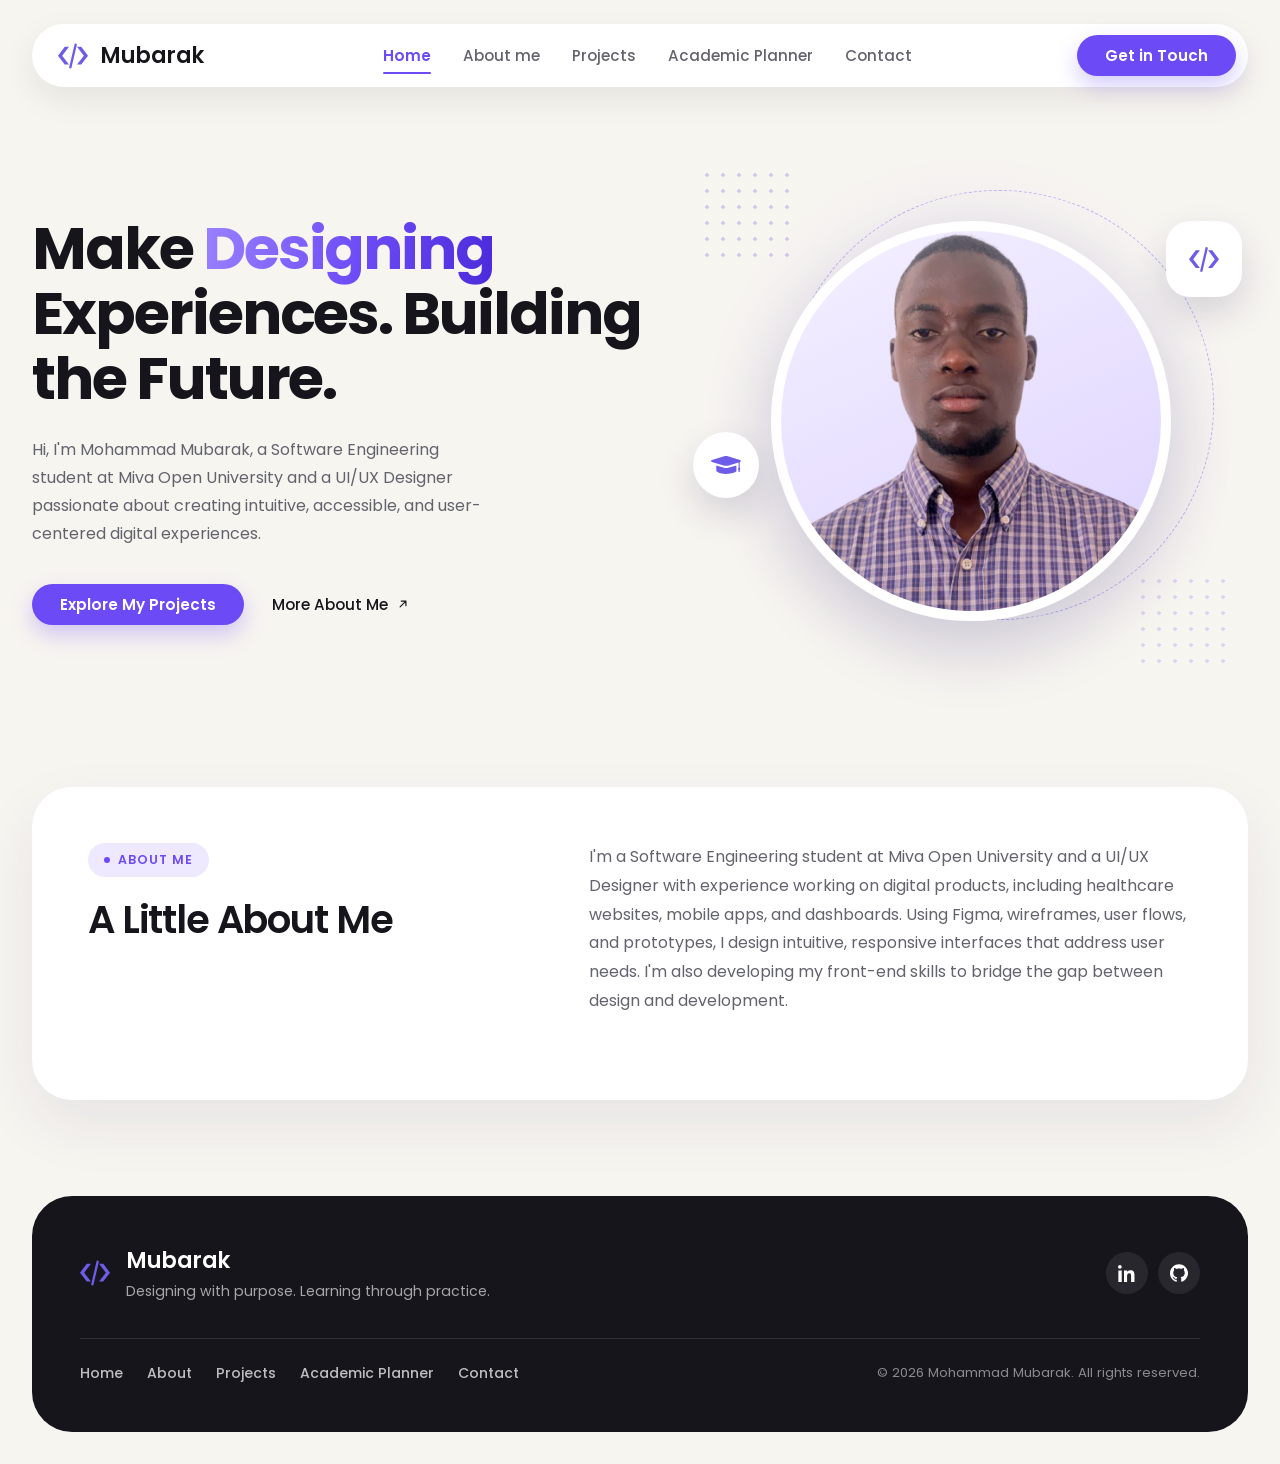
==== commit deb08ffa: "Fixed the header logo" ====
--- a/index.html
+++ b/index.html
@@ -26,28 +26,7 @@
       <nav class="navbar" aria-label="Main navigation">
         <!-- Brand: logo + name -->
         <a class="brand" href="index.html">
-          <svg class="brand__logo" viewBox="0 0 32 32" aria-hidden="true">
-            <defs>
-              <linearGradient
-                id="brand-gradient"
-                x1="16"
-                y1="2"
-                x2="16"
-                y2="30"
-                gradientUnits="userSpaceOnUse"
-              >
-                <stop stop-color="#8266ff"></stop>
-                <stop offset="1" stop-color="#5b39f0"></stop>
-              </linearGradient>
-            </defs>
-            <path
-              d="M16 4.5 28.5 27H3.5Z"
-              fill="url(#brand-gradient)"
-              stroke="url(#brand-gradient)"
-              stroke-width="5"
-              stroke-linejoin="round"
-            ></path>
-          </svg>
+          <img class="brand__logo" src="icons/code-icon.svg" alt="" />
           <span class="brand__name">Mubarak</span>
         </a>
 
@@ -207,15 +186,7 @@
       <div class="footer__inner">
         <div class="footer__top">
           <a class="footer__brand" href="index.html">
-            <svg class="footer__logo" viewBox="0 0 32 32" aria-hidden="true">
-              <path
-                d="M16 4.5 28.5 27H3.5Z"
-                fill="url(#brand-gradient)"
-                stroke="url(#brand-gradient)"
-                stroke-width="5"
-                stroke-linejoin="round"
-              ></path>
-            </svg>
+            <img class="footer__logo" src="icons/code-icon.svg" alt="" />
             <span class="footer__brand-text">
               <span class="footer__name">Mubarak</span>
               <span class="footer__tagline"
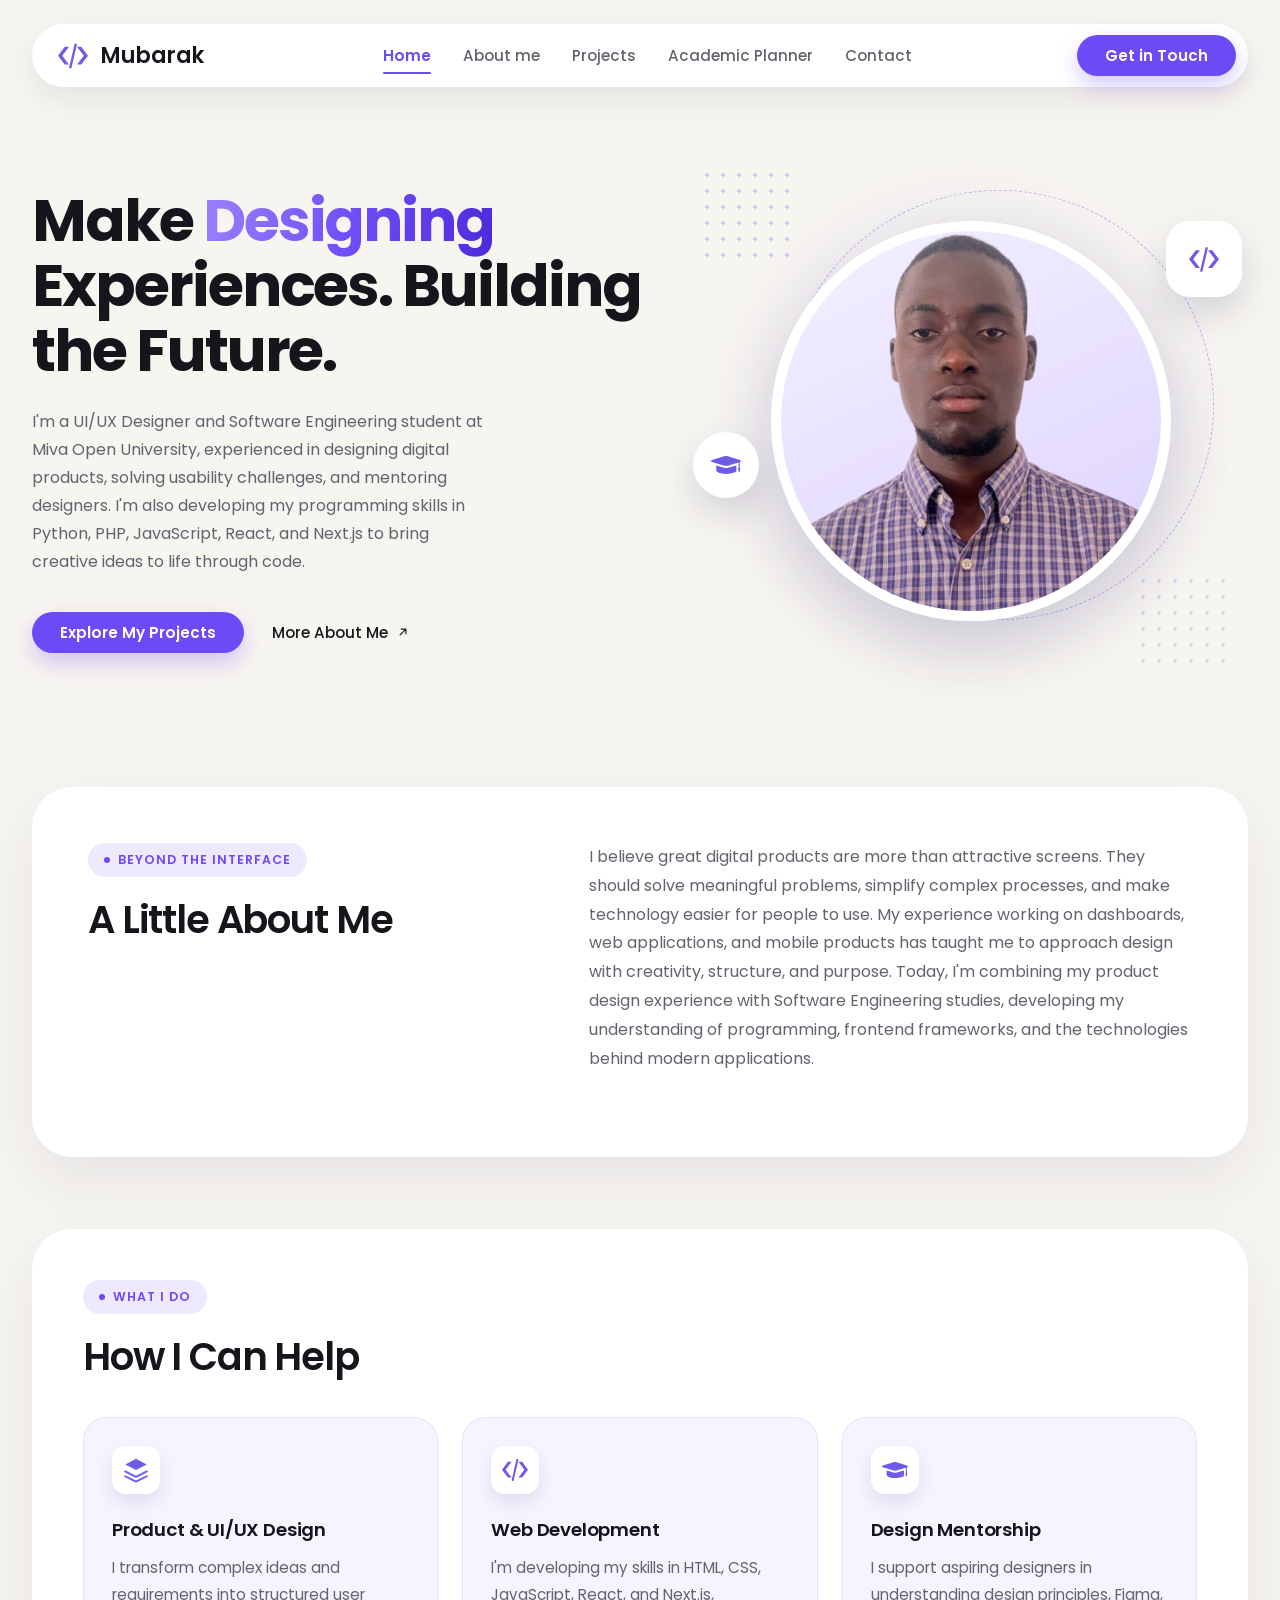
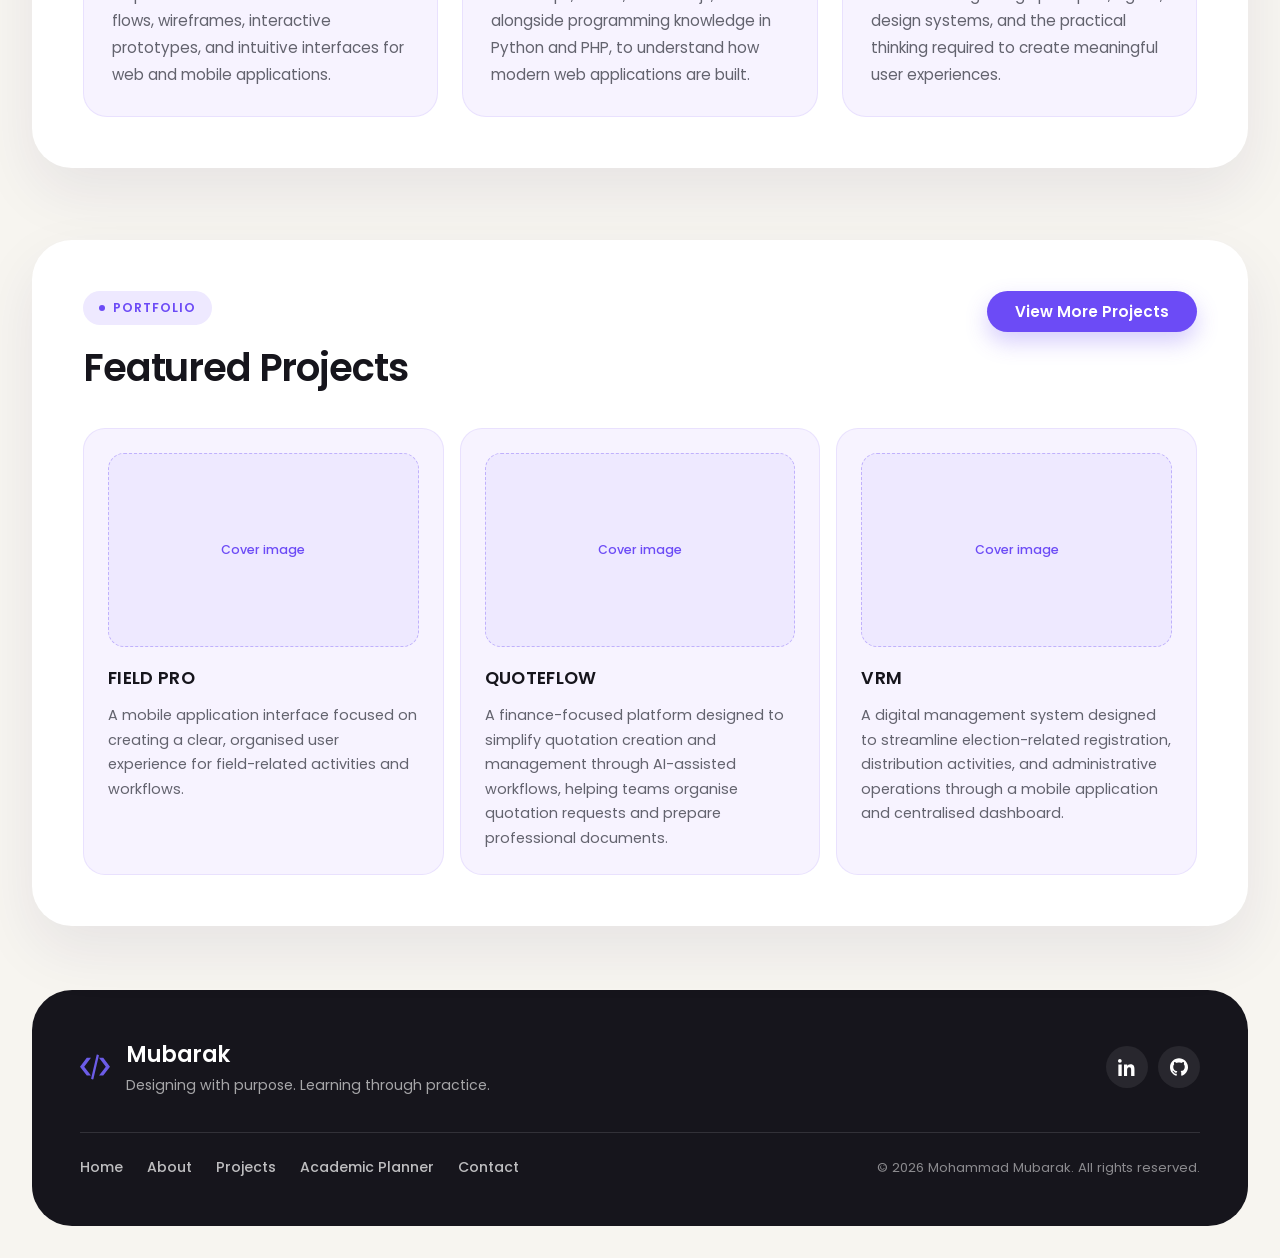
==== commit ca1da26c: "New sections added" ====
--- a/index.html
+++ b/index.html
@@ -1,242 +1,314 @@
 <!doctype html>
 <html lang="en">
-  <head>
-    <meta charset="UTF-8" />
-    <meta name="viewport" content="width=device-width, initial-scale=1.0" />
-    <title>Mubarak Portfolio</title>
-
-    <!-- Fonts -->
-    <link rel="preconnect" href="https://fonts.googleapis.com" />
-    <link rel="preconnect" href="https://fonts.gstatic.com" crossorigin />
-    <link
-      href="https://fonts.googleapis.com/css2?family=Poppins:wght@400;500;600;700&display=swap"
-      rel="stylesheet"
-    />
-
-    <!-- Styles -->
-    <link rel="stylesheet" href="css/style.css" />
-  </head>
-  <body>
-    <!-- ============================================================
+
+<head>
+  <meta charset="UTF-8" />
+  <meta name="viewport" content="width=device-width, initial-scale=1.0" />
+  <title>Mubarak Portfolio</title>
+
+  <!-- Fonts -->
+  <link rel="preconnect" href="https://fonts.googleapis.com" />
+  <link rel="preconnect" href="https://fonts.gstatic.com" crossorigin />
+  <link href="https://fonts.googleapis.com/css2?family=Poppins:wght@400;500;600;700&display=swap" rel="stylesheet" />
+
+  <!-- Styles -->
+  <link rel="stylesheet" href="css/style.css" />
+</head>
+
+<body>
+  <!-- ============================================================
          HEADER / NAVIGATION
          One floating pill with three parts:
          brand (left) · page links (center) · "Get in Touch" (right)
          ============================================================ -->
-    <header class="site-header">
-      <nav class="navbar" aria-label="Main navigation">
-        <!-- Brand: logo + name -->
-        <a class="brand" href="index.html">
-          <img class="brand__logo" src="icons/code-icon.svg" alt="" />
-          <span class="brand__name">Mubarak</span>
-        </a>
-
-        <!-- Page links. The current page is marked with .is-active. -->
-        <ul class="menu" id="main-menu">
-          <li>
-            <a
-              class="menu__link is-active"
-              href="index.html"
-              aria-current="page"
-              >Home</a
-            >
-          </li>
-          <li>
-            <a class="menu__link" href="about.html">About me</a>
-          </li>
-          <li>
-            <a class="menu__link" href="projects.html">Projects</a>
-          </li>
-          <li>
-            <!-- Replace "#" with academic-planner.html when that page exists -->
-            <a class="menu__link" href="academic-planner.html">Academic Planner</a>
-          </li>
-          <li>
-            <a class="menu__link" href="contact.html">Contact</a>
-          </li>
-
-          <!-- Same button as below, shown only inside the mobile menu -->
-          <li class="menu__cta">
-            <a class="btn btn--primary" href="contact.html">Get in Touch</a>
-          </li>
-        </ul>
-
-        <!-- Primary action (desktop only) -->
-        <a class="btn btn--primary" href="contact.html">Get in Touch</a>
-
-        <!-- Mobile menu toggle -->
-        <button
-          class="hamburger"
-          type="button"
-          aria-label="Open menu"
-          aria-controls="main-menu"
-          aria-expanded="false"
-        >
-          <span class="hamburger__line"></span>
-          <span class="hamburger__line"></span>
-          <span class="hamburger__line"></span>
-        </button>
-      </nav>
-    </header>
-
-    <!-- ============================================================
+  <header class="site-header">
+    <nav class="navbar" aria-label="Main navigation">
+      <!-- Brand: logo + name -->
+      <a class="brand" href="index.html">
+        <img class="brand__logo" src="icons/code-icon.svg" alt="" />
+        <span class="brand__name">Mubarak</span>
+      </a>
+
+      <!-- Page links. The current page is marked with .is-active. -->
+      <ul class="menu" id="main-menu">
+        <li>
+          <a class="menu__link is-active" href="index.html" aria-current="page">Home</a>
+        </li>
+        <li>
+          <a class="menu__link" href="about.html">About me</a>
+        </li>
+        <li>
+          <a class="menu__link" href="projects.html">Projects</a>
+        </li>
+        <li>
+          <!-- Replace "#" with academic-planner.html when that page exists -->
+          <a class="menu__link" href="academic-planner.html">Academic Planner</a>
+        </li>
+        <li>
+          <a class="menu__link" href="contact.html">Contact</a>
+        </li>
+
+        <!-- Same button as below, shown only inside the mobile menu -->
+        <li class="menu__cta">
+          <a class="btn btn--primary" href="contact.html">Get in Touch</a>
+        </li>
+      </ul>
+
+      <!-- Primary action (desktop only) -->
+      <a class="btn btn--primary" href="contact.html">Get in Touch</a>
+
+      <!-- Mobile menu toggle -->
+      <button class="hamburger" type="button" aria-label="Open menu" aria-controls="main-menu" aria-expanded="false">
+        <span class="hamburger__line"></span>
+        <span class="hamburger__line"></span>
+        <span class="hamburger__line"></span>
+      </button>
+    </nav>
+  </header>
+
+  <!-- ============================================================
          HERO
          Left: headline, short intro and actions
          Right: portrait with floating badges and decorative details
          ============================================================ -->
-    <main>
-      <section class="hero">
-        <div class="hero__content">
-          <h1 class="hero__title">
-            Make <span class="hero__title-accent">Designing</span>
-            Experiences. Building the Future.
-          </h1>
-
-          <p class="hero__text">
-            Hi, I'm Mohammad Mubarak, a Software Engineering student at Miva
-            Open University and a UI/UX Designer passionate about creating
-            intuitive, accessible, and user-centered digital experiences.
-          </p>
-
-          <div class="hero__actions">
-            <a class="btn btn--primary" href="#">Explore My Projects</a>
-
-            <a class="hero__works" href="#about">
-              More About Me
-              <svg
-                width="14"
-                height="14"
-                viewBox="0 0 24 24"
-                fill="none"
-                aria-hidden="true"
-              >
-                <path
-                  d="M7 17 17 7M9 7h8v8"
-                  stroke="currentColor"
-                  stroke-width="2"
-                  stroke-linecap="round"
-                  stroke-linejoin="round"
-                ></path>
-              </svg>
-            </a>
-          </div>
-        </div>
-
-        <!-- Portrait and decorations -->
-        <div class="hero__visual">
-          <div class="hero__glow" aria-hidden="true"></div>
-          <div class="hero__ring" aria-hidden="true"></div>
-
-          <div class="hero__dots hero__dots--top" aria-hidden="true"></div>
-          <div class="hero__dots hero__dots--bottom" aria-hidden="true"></div>
-
-          <div class="hero__portrait">
-            <img src="images/Mubarak.png" alt="Portrait of Mubarak" />
-          </div>
-
-          <div class="floating-badge floating-badge--code" aria-hidden="true">
-            <img src="icons/code-icon.svg" alt="" width="30" height="25" />
-          </div>
-
-          <div class="floating-badge floating-badge--study" aria-hidden="true">
-            <img
-              src="icons/graduation-cap-icon.svg"
-              alt=""
-              width="30"
-              height="18"
-            />
-          </div>
-        </div>
-      </section>
-
-      <!-- ============================================================
+  <main>
+    <section class="hero">
+      <div class="hero__content">
+        <h1 class="hero__title">
+          Make <span class="hero__title-accent">Designing</span>
+          Experiences. Building the Future.
+        </h1>
+
+        <p class="hero__text">
+          I'm a UI/UX Designer and Software Engineering student at Miva Open University, experienced in designing
+          digital products, solving usability challenges, and mentoring designers. I'm also developing my programming
+          skills in Python, PHP, JavaScript, React, and Next.js to bring creative ideas to life through code.
+        </p>
+
+        <div class="hero__actions">
+          <a class="btn btn--primary" href="projects.html">Explore My Projects</a>
+
+          <a class="hero__works" href="#about">
+            More About Me
+            <svg width="14" height="14" viewBox="0 0 24 24" fill="none" aria-hidden="true">
+              <path d="M7 17 17 7M9 7h8v8" stroke="currentColor" stroke-width="2" stroke-linecap="round"
+                stroke-linejoin="round"></path>
+            </svg>
+          </a>
+        </div>
+      </div>
+
+      <!-- Portrait and decorations -->
+      <div class="hero__visual">
+        <div class="hero__glow" aria-hidden="true"></div>
+        <div class="hero__ring" aria-hidden="true"></div>
+
+        <div class="hero__dots hero__dots--top" aria-hidden="true"></div>
+        <div class="hero__dots hero__dots--bottom" aria-hidden="true"></div>
+
+        <div class="hero__portrait">
+          <img src="images/Mubarak.png" alt="Portrait of Mubarak" />
+        </div>
+
+        <div class="floating-badge floating-badge--code" aria-hidden="true">
+          <img src="icons/code-icon.svg" alt="" width="30" height="25" />
+        </div>
+
+        <div class="floating-badge floating-badge--study" aria-hidden="true">
+          <img src="icons/graduation-cap-icon.svg" alt="" width="30" height="18" />
+        </div>
+      </div>
+    </section>
+
+    <!-- ============================================================
            ABOUT ME (brief)
            Left: section label + heading
            Right: short intro, quick facts and a link to the full page
            ============================================================ -->
-      <section class="about" id="about">
-        <div class="about__inner">
-          <div class="about__intro">
-            <p class="about__label">About me</p>
-            <h2 class="about__title">A Little About Me</h2>
-          </div>
-
-          <div class="about__body">
-            <p class="about__text">
-              I'm a Software Engineering student at Miva Open University and a
-              UI/UX Designer with experience working on digital products,
-              including healthcare websites, mobile apps, and dashboards. Using
-              Figma, wireframes, user flows, and prototypes, I design intuitive,
-              responsive interfaces that address user needs. I'm also developing
-              my front-end skills to bridge the gap between design and
-              development.
-            </p>
-            
-
-            
+    <section class="about" id="about">
+      <div class="about__inner">
+        <div class="about__intro">
+          <p class="about__label">Beyond the Interface</p>
+          <h2 class="about__title">A Little About Me</h2>
+        </div>
+
+        <div class="about__body">
+          <p class="about__text">
+            I believe great digital products are more than attractive screens. They should solve meaningful problems,
+            simplify complex processes, and make technology easier for people to use.
+
+            My experience working on dashboards, web applications, and mobile products has taught me to approach design
+            with creativity, structure, and purpose.
+
+            Today, I'm combining my product design experience with Software Engineering studies, developing my
+            understanding of programming, frontend frameworks, and the technologies behind modern applications.
+          </p>
+
+        </div>
+      </div>
+      </div>
+    </section>
+
+    <!-- ============================================================
+         WHAT I DO
+         Three cards: each one is a white rounded surface with an
+         icon chip, a title and a short description.
+         ============================================================ -->
+    <section class="what-i-do" id="what-i-do">
+      <div class="what-i-do__inner">
+        <div class="what-i-do__head">
+          <p class="what-i-do__label">What I Do</p>
+          <h2 class="what-i-do__title">How I Can Help</h2>
+        </div>
+
+        <div class="what-i-do__grid">
+          <article class="what-i-do__card">
+            <span class="what-i-do__icon">
+              <img src="icons/design-icon.svg" alt="" />
+            </span>
+            <h3 class="what-i-do__card-title">Product &amp; UI/UX Design</h3>
+            <p class="what-i-do__text">
+              I transform complex ideas and requirements into structured user flows,
+              wireframes, interactive prototypes, and intuitive interfaces for web and
+              mobile applications.
+            </p>
+          </article>
+
+          <article class="what-i-do__card">
+            <span class="what-i-do__icon">
+              <img src="icons/code-icon.svg" alt="" />
+            </span>
+            <h3 class="what-i-do__card-title">Web Development</h3>
+            <p class="what-i-do__text">
+              I'm developing my skills in HTML, CSS, JavaScript, React, and Next.js,
+              alongside programming knowledge in Python and PHP, to understand how
+              modern web applications are built.
+            </p>
+          </article>
+
+          <article class="what-i-do__card">
+            <span class="what-i-do__icon">
+              <img src="icons/graduation-cap-icon.svg" alt="" />
+            </span>
+            <h3 class="what-i-do__card-title">Design Mentorship</h3>
+            <p class="what-i-do__text">
+              I support aspiring designers in understanding design principles, Figma,
+              design systems, and the practical thinking required to create meaningful
+              user experiences.
+            </p>
+          </article>
+        </div>
+      </div>
+    </section>
+
+    <!-- ============================================================
+         FEATURED PROJECTS
+         A compact grid of three project cards inside one white surface.
+         ============================================================ -->
+    <section class="featured-projects" id="featured-projects">
+      <div class="featured-projects__inner">
+        <div class="featured-projects__head">
+          <p class="featured-projects__label">Portfolio</p>
+          <h2 class="featured-projects__title">Featured Projects</h2>
+        </div>
+
+        <div class="featured-projects__grid">
+          <article class="featured-projects__card">
+            <div class="featured-projects__cover">
+              <!-- Replace this span with your cover image:
+                   <img src="images/your-project-cover.png" alt="Project cover" /> -->
+              <span>Cover image</span>
             </div>
-          </div>
-        </div>
-      </section>
-    </main>
-
-    <!-- ============================================================
+            <h3 class="featured-projects__name">Field Pro</h3>
+            <p class="featured-projects__text">
+              A mobile application interface focused on creating a clear, organised
+              user experience for field-related activities and workflows.
+            </p>
+          </article>
+
+          <article class="featured-projects__card">
+            <div class="featured-projects__cover">
+              <!-- Replace this span with your cover image:
+                   <img src="images/your-project-cover.png" alt="Project cover" /> -->
+              <span>Cover image</span>
+            </div>
+            <h3 class="featured-projects__name">QuoteFlow</h3>
+            <p class="featured-projects__text">
+              A finance-focused platform designed to simplify quotation creation and
+              management through AI-assisted workflows, helping teams organise
+              quotation requests and prepare professional documents.
+            </p>
+          </article>
+
+          <article class="featured-projects__card">
+            <div class="featured-projects__cover">
+              <!-- Replace this span with your cover image:
+                   <img src="images/your-project-cover.png" alt="Project cover" /> -->
+              <span>Cover image</span>
+            </div>
+            <h3 class="featured-projects__name">VRM</h3>
+            <p class="featured-projects__text">
+              A digital management system designed to streamline election-related
+              registration, distribution activities, and administrative operations
+              through a mobile application and centralised dashboard.
+            </p>
+          </article>
+        </div>
+
+        <a class="btn btn--primary featured-projects__more" href="projects.html">View More Projects</a>
+      </div>
+
+      
+    </section>
+  </main>
+
+  <!-- ============================================================
          FOOTER
          ============================================================ -->
-    <footer class="site-footer">
-      <div class="footer__inner">
-        <div class="footer__top">
-          <a class="footer__brand" href="index.html">
-            <img class="footer__logo" src="icons/code-icon.svg" alt="" />
-            <span class="footer__brand-text">
-              <span class="footer__name">Mubarak</span>
-              <span class="footer__tagline"
-                >Designing with purpose. Learning through practice.</span
-              >
-            </span>
+  <footer class="site-footer">
+    <div class="footer__inner">
+      <div class="footer__top">
+        <a class="footer__brand" href="index.html">
+          <img class="footer__logo" src="icons/code-icon.svg" alt="" />
+          <span class="footer__brand-text">
+            <span class="footer__name">Mubarak</span>
+            <span class="footer__tagline">Designing with purpose. Learning through practice.</span>
+          </span>
+        </a>
+
+        <div class="footer__socials">
+          <a class="footer__social" href="https://www.linkedin.com/in/your-username" target="_blank"
+            rel="noopener noreferrer" aria-label="LinkedIn (opens in a new tab)">
+            <svg width="18" height="18" viewBox="0 0 24 24" fill="currentColor" aria-hidden="true">
+              <path
+                d="M4.98 3.5A2.5 2.5 0 1 1 0 3.5a2.5 2.5 0 0 1 4.98 0ZM.5 8.5h4.46V24H.5V8.5Zm7.5 0h4.27v2.11h.06c.6-1.13 2.06-2.32 4.24-2.32 4.54 0 5.38 2.99 5.38 6.88V24h-4.46v-7.5c0-1.79-.03-4.1-2.5-4.1-2.5 0-2.88 1.95-2.88 3.97V24H8V8.5Z">
+              </path>
+            </svg>
           </a>
 
-          <div class="footer__socials">
-            <a
-              class="footer__social"
-              href="https://www.linkedin.com/in/your-username"
-              target="_blank"
-              rel="noopener noreferrer"
-              aria-label="LinkedIn (opens in a new tab)"
-            >
-              <svg width="18" height="18" viewBox="0 0 24 24" fill="currentColor" aria-hidden="true">
-                <path
-                  d="M4.98 3.5A2.5 2.5 0 1 1 0 3.5a2.5 2.5 0 0 1 4.98 0ZM.5 8.5h4.46V24H.5V8.5Zm7.5 0h4.27v2.11h.06c.6-1.13 2.06-2.32 4.24-2.32 4.54 0 5.38 2.99 5.38 6.88V24h-4.46v-7.5c0-1.79-.03-4.1-2.5-4.1-2.5 0-2.88 1.95-2.88 3.97V24H8V8.5Z"
-                ></path>
-              </svg>
-            </a>
-
-            <a
-              class="footer__social"
-              href="https://github.com/your-username"
-              target="_blank"
-              rel="noopener noreferrer"
-              aria-label="GitHub (opens in a new tab)"
-            >
-              <span class="github-icon" aria-hidden="true"></span>
-            </a>
-          </div>
-        </div>
-
-        <div class="footer__bottom">
-          <nav class="footer__nav" aria-label="Footer navigation">
-            <a href="index.html">Home</a>
-            <a href="about.html">About</a>
-            <a href="projects.html">Projects</a>
-            <a href="academic-planner.html">Academic Planner</a>
-            <a href="contact.html">Contact</a>
-          </nav>
-          <p class="footer__copy">
-            © 2026 Mohammad Mubarak. All rights reserved.
-          </p>
-        </div>
-      </div>
-    </footer>
-
-    <script src="js/main.js"></script>
-  </body>
-</html>
+          <a class="footer__social" href="https://github.com/your-username" target="_blank" rel="noopener noreferrer"
+            aria-label="GitHub (opens in a new tab)">
+            <span class="github-icon" aria-hidden="true"></span>
+          </a>
+        </div>
+      </div>
+
+      <div class="footer__bottom">
+        <nav class="footer__nav" aria-label="Footer navigation">
+          <a href="index.html">Home</a>
+          <a href="about.html">About</a>
+          <a href="projects.html">Projects</a>
+          <a href="academic-planner.html">Academic Planner</a>
+          <a href="contact.html">Contact</a>
+        </nav>
+        <p class="footer__copy">
+          © 2026 Mohammad Mubarak. All rights reserved.
+        </p>
+      </div>
+    </div>
+  </footer>
+
+  <script src="js/main.js"></script>
+</body>
+
+</html>
--- a/css/style.css
+++ b/css/style.css
@@ -626,7 +626,7 @@
 .about {
     max-width: 1360px;
     margin: 0 auto;
-    padding: 0 32px 96px;
+    padding: 0 32px 64px;
     scroll-margin-top: 120px; /* keeps the heading clear of the sticky navbar */
 }
 
@@ -737,7 +737,7 @@
    ========================================================================== */
 @media (max-width: 960px) {
     .about {
-        padding: 0 16px 64px;
+        padding: 0 16px 48px;
     }
 
     .about__inner {
@@ -1740,23 +1740,10 @@
     line-height: 1.7;
 }
 
-.about-goals {
-    padding: 36px;
-    background: var(--surface);
-    border-radius: 32px;
-    box-shadow: 0 18px 40px rgba(40, 28, 90, 0.06);
-}
-
-.about-goals p {
-    max-width: 760px;
-    margin: 0;
-    color: var(--text-muted);
-    font-size: 0.98rem;
-    line-height: 1.8;
-}
-
-.about-goals p + p {
-    margin-top: 16px;
+/* Goals reuses the same two-column card as the story section,
+   so it only needs a couple of small overrides. */
+.about-goals .about__text:last-child {
+    margin-bottom: 0;
 }
 
 .about-cta {
@@ -1820,12 +1807,563 @@
         margin-top: 48px;
     }
 
-    .about-goals {
-        padding: 26px 22px;
-    }
-
     .about-cta {
         padding: 32px 24px;
         border-radius: 28px;
     }
 }
+
+
+/* ==========================================================================
+   22. What I do (home page)
+   Three white cards that follow the same rounded, soft-shadow
+   surfaces used by the About card.
+   ========================================================================== */
+.what-i-do {
+    max-width: 1360px;
+    margin: 0 auto;
+    padding: 8px 32px 64px;
+    scroll-margin-top: 120px;
+}
+
+/* The big white container — same surface as the About card */
+.what-i-do__inner {
+    padding: 51px;
+    background: var(--surface);
+    border-radius: 40px;
+    box-shadow: 0 24px 60px rgba(40, 28, 90, 0.08);
+}
+
+.what-i-do__head {
+    margin-bottom: 36px;
+}
+
+/* Same pill label as the About section */
+.what-i-do__label {
+    display: inline-flex;
+    align-items: center;
+    gap: 8px;
+    margin: 0;
+    padding: 8px 16px;
+    border-radius: var(--radius-pill);
+    background: var(--brand-soft);
+    color: var(--brand);
+    font-size: 0.78rem;
+    font-weight: 600;
+    letter-spacing: 0.08em;
+    text-transform: uppercase;
+}
+
+.what-i-do__label::before {
+    content: "";
+    width: 6px;
+    height: 6px;
+    border-radius: 50%;
+    background: var(--brand);
+}
+
+.what-i-do__title {
+    max-width: 420px;
+    margin: 20px 0 0;
+    font-size: clamp(1.8rem, 3vw, 2.5rem);
+    font-weight: 600;
+    line-height: 1.22;
+    letter-spacing: -0.03em;
+}
+
+.what-i-do__grid {
+    display: grid;
+    grid-template-columns: repeat(3, minmax(0, 1fr));
+    gap: 24px;
+}
+
+/* Tinted cards, matching the small highlight cards inside the About surface */
+.what-i-do__card {
+    display: flex;
+    flex-direction: column;
+    padding: 28px;
+    background: #f7f3ff;
+    border: 1px solid rgba(108, 75, 246, 0.1);
+    border-radius: 24px;
+    transition: transform var(--ease), box-shadow var(--ease);
+}
+
+.what-i-do__card:hover {
+    transform: translateY(-2px);
+    box-shadow: 0 14px 28px rgba(40, 28, 90, 0.09);
+}
+
+/* White icon chip — same feel as the hero's floating badges */
+.what-i-do__icon {
+    display: grid;
+    place-items: center;
+    width: 48px;
+    height: 48px;
+    margin-bottom: 22px;
+    background: var(--surface);
+    border-radius: 14px;
+    box-shadow: 0 8px 18px rgba(40, 28, 90, 0.1);
+}
+
+.what-i-do__icon img {
+    display: block;
+    width: 26px;
+    height: 26px;
+    object-fit: contain;
+}
+
+.what-i-do__card-title {
+    margin: 0 0 12px;
+    font-size: 1.15rem;
+    font-weight: 600;
+    letter-spacing: -0.01em;
+}
+
+.what-i-do__text {
+    margin: 0;
+    color: var(--text-muted);
+    font-size: 0.95rem;
+    line-height: 1.75;
+}
+
+@media (max-width: 960px) {
+    .what-i-do {
+        padding: 8px 16px 48px;
+    }
+
+    .what-i-do__inner {
+        padding: 36px 28px;
+        border-radius: 32px;
+    }
+
+    .what-i-do__grid {
+        grid-template-columns: 1fr;
+        gap: 16px;
+    }
+
+    .what-i-do__card {
+        padding: 24px;
+        border-radius: 22px;
+    }
+}
+
+@media (max-width: 480px) {
+    .what-i-do__inner {
+        padding: 28px 20px;
+        border-radius: 26px;
+    }
+}
+
+
+/* ==========================================================================
+   23. Featured projects (home page)
+   A compact grid of project cards inside the same white surface
+   used by the About and What I Do sections.
+   ========================================================================== */
+.featured-projects {
+    max-width: 1360px;
+    margin: 0 auto;
+    padding: 8px 32px 64px;
+    scroll-margin-top: 120px;
+}
+
+.featured-projects__inner {
+    position: relative;
+    /* anchors the desktop button to this card */
+    padding: 51px;
+    background: var(--surface);
+    border-radius: 40px;
+    box-shadow: 0 24px 60px rgba(40, 28, 90, 0.08);
+}
+
+.featured-projects__head {
+    margin-bottom: 36px;
+}
+
+/* Same pill label as the About and What I Do sections */
+.featured-projects__label {
+    display: inline-flex;
+    align-items: center;
+    gap: 8px;
+    margin: 0;
+    padding: 8px 16px;
+    border-radius: var(--radius-pill);
+    background: var(--brand-soft);
+    color: var(--brand);
+    font-size: 0.78rem;
+    font-weight: 600;
+    letter-spacing: 0.08em;
+    text-transform: uppercase;
+}
+
+.featured-projects__label::before {
+    content: "";
+    width: 6px;
+    height: 6px;
+    border-radius: 50%;
+    background: var(--brand);
+}
+
+.featured-projects__title {
+    max-width: 420px;
+    margin: 20px 0 0;
+    font-size: clamp(1.8rem, 3vw, 2.5rem);
+    font-weight: 600;
+    line-height: 1.22;
+    letter-spacing: -0.03em;
+}
+
+.featured-projects__grid {
+    display: grid;
+    grid-template-columns: repeat(3, minmax(0, 1fr));
+    gap: 16px;
+}
+
+/* Button: top-right on desktop, under the cards on smaller screens */
+.featured-projects__more {
+    position: absolute;
+    top: 51px;
+    right: 51px;
+}
+
+/* Compact tinted cards, matching the What I Do cards */
+.featured-projects__card {
+    display: flex;
+    flex-direction: column;
+    padding: 24px;
+    background: #f7f3ff;
+    border: 1px solid rgba(108, 75, 246, 0.1);
+    border-radius: 22px;
+    transition: transform var(--ease), box-shadow var(--ease);
+}
+
+.featured-projects__card:hover {
+    transform: translateY(-2px);
+    box-shadow: 0 14px 28px rgba(40, 28, 90, 0.09);
+}
+
+/* Cover image placeholder — swap the span for an <img> later */
+.featured-projects__cover {
+    display: grid;
+    place-items: center;
+    aspect-ratio: 16 / 10;
+    margin-bottom: 18px;
+    overflow: hidden;
+    background: var(--brand-soft);
+    border: 1px dashed rgba(108, 75, 246, 0.35);
+    border-radius: 16px;
+    color: var(--brand);
+    font-size: 0.78rem;
+    font-weight: 500;
+}
+
+.featured-projects__cover img {
+    width: 100%;
+    height: 100%;
+    object-fit: cover;
+}
+
+/* Once a real image is inside, hide the dashed placeholder look */
+.featured-projects__cover:has(img) {
+    background: none;
+    border-color: transparent;
+}
+
+.featured-projects__name {
+    margin: 0 0 12px;
+    font-size: 1.1rem;
+    font-weight: 600;
+    letter-spacing: 0.02em;
+    text-transform: uppercase;
+}
+
+.featured-projects__text {
+    margin: 0;
+    color: var(--text-muted);
+    font-size: 0.9rem;
+    line-height: 1.7;
+}
+
+@media (max-width: 960px) {
+    .featured-projects {
+        padding: 8px 16px 48px;
+    }
+
+    .featured-projects__inner {
+        padding: 36px 28px;
+        border-radius: 32px;
+    }
+
+    /* The button leaves the top-right corner and sits below the cards */
+    .featured-projects__more {
+        position: static;
+        display: flex;
+        width: fit-content;
+        margin: 24px auto 0;
+    }
+
+    .featured-projects__grid {
+        grid-template-columns: 1fr;
+        gap: 16px;
+    }
+
+    .featured-projects__card {
+        padding: 24px;
+    }
+}
+
+@media (max-width: 480px) {
+    .featured-projects__inner {
+        padding: 28px 20px;
+        border-radius: 26px;
+    }
+}
+
+
+/* ==========================================================================
+   24. Sticky stack (desktop)
+   Each white panel parks just under the sticky navbar, so the next
+   panel slides up over it while you scroll — a stacked-card effect.
+   The small differences in "top" leave a thin edge of each card
+   visible underneath the next one.
+   ========================================================================== */
+.about,
+.what-i-do,
+.featured-projects {
+    position: sticky;
+}
+
+.about {
+    top: 120px;
+}
+
+.what-i-do {
+    top: 136px;
+}
+
+.featured-projects {
+    top: 152px;
+}
+
+/* On phones and tablets the cards can be taller than the screen,
+   so the stacking effect would hide content — turn it off. */
+@media (max-width: 960px) {
+    .about,
+    .what-i-do,
+    .featured-projects {
+        position: static;
+    }
+}
+
+
+/* ==========================================================================
+   25. Scroll reveal (phones and tablets)
+   Each white panel fades up as it enters the screen. This replaces the
+   sticky stack on small screens, where the panels are too tall to stick.
+   The "js-ready" class is added by main.js, so if JavaScript fails the
+   panels simply stay visible.
+   ========================================================================== */
+@media (max-width: 960px) {
+    .js-ready .about__inner,
+    .js-ready .what-i-do__inner,
+    .js-ready .featured-projects__inner {
+        opacity: 0;
+        transform: translateY(24px);
+        transition: opacity 0.6s ease, transform 0.6s ease;
+    }
+
+    .js-ready .is-visible {
+        opacity: 1;
+        transform: translateY(0);
+    }
+}
+
+@media (prefers-reduced-motion: reduce) {
+    .js-ready .about__inner,
+    .js-ready .what-i-do__inner,
+    .js-ready .featured-projects__inner {
+        opacity: 1;
+        transform: none;
+        transition: none;
+    }
+}
+
+
+/* ==========================================================================
+   26. Professional experience (about page)
+   One white surface holding a stack of roles, each separated by a
+   hairline rule so the list reads as a timeline.
+   ========================================================================== */
+.experience {
+    padding: 36px;
+    background: var(--surface);
+    border-radius: 32px;
+    box-shadow: 0 18px 40px rgba(40, 28, 90, 0.06);
+}
+
+.experience__item {
+    display: flex;
+    align-items: flex-start;
+    gap: 16px;
+    padding: 22px 0;
+    border-top: 1px solid rgba(22, 21, 28, 0.08);
+}
+
+.experience__icon {
+    flex: none;
+    display: grid;
+    place-items: center;
+    width: 44px;
+    height: 44px;
+    background: var(--brand-soft);
+    border-radius: 14px;
+}
+
+.experience__icon img {
+    width: 22px;
+    height: 22px;
+    object-fit: contain;
+}
+
+.experience__body {
+    flex: 1;
+    min-width: 0;
+}
+
+.experience__item:first-child {
+    padding-top: 0;
+    border-top: 0;
+}
+
+.experience__item:last-child {
+    padding-bottom: 0;
+}
+
+.experience__top {
+    display: flex;
+    flex-wrap: wrap;
+    align-items: baseline;
+    justify-content: space-between;
+    gap: 4px 16px;
+}
+
+.experience__role {
+    margin: 0;
+    font-size: 1.05rem;
+    font-weight: 600;
+    color: var(--text);
+}
+
+.experience__period {
+    margin: 0;
+    font-size: 0.82rem;
+    font-weight: 500;
+    color: var(--text-muted);
+    white-space: nowrap;
+}
+
+.experience__company {
+    margin: 2px 0 8px;
+    font-size: 0.9rem;
+    font-weight: 500;
+    color: var(--brand);
+}
+
+.experience__text {
+    margin: 0;
+    max-width: 720px;
+    font-size: 0.92rem;
+    line-height: 1.7;
+    color: var(--text-muted);
+}
+
+@media (max-width: 600px) {
+    .experience {
+        padding: 26px 22px;
+        border-radius: 26px;
+    }
+
+    .experience__period {
+        white-space: normal;
+    }
+}
+
+
+/* ==========================================================================
+   27. Skills marquee (about page)
+   Brand logos in a single row that rolls from right to left forever.
+   The list is repeated once in the HTML, so the track can slide by
+   exactly half its width and loop with no visible jump.
+   ========================================================================== */
+.skills-marquee {
+    overflow: hidden;
+    padding: 8px 0;
+    -webkit-mask-image: linear-gradient(90deg, transparent, #000 8%, #000 92%, transparent);
+    mask-image: linear-gradient(90deg, transparent, #000 8%, #000 92%, transparent);
+}
+
+.skills-marquee__track {
+    display: flex;
+    width: max-content;
+    animation: skills-marquee 34s linear infinite;
+}
+
+.skills-marquee:hover .skills-marquee__track {
+    animation-play-state: paused;
+}
+
+.skills-marquee__list {
+    display: flex;
+    align-items: center;
+    gap: 16px;
+    margin: 0;
+    padding: 0 8px;
+    list-style: none;
+}
+
+.skills-marquee__item {
+    flex: none;
+    display: grid;
+    place-items: center;
+    width: 148px;
+    height: 92px;
+    padding: 16px;
+    background: var(--surface);
+    border-radius: 22px;
+    box-shadow: 0 18px 40px rgba(40, 28, 90, 0.06);
+}
+
+.skills-marquee__item img {
+    width: 100%;
+    height: 100%;
+    object-fit: contain;
+}
+
+@keyframes skills-marquee {
+    to {
+        transform: translateX(-50%);
+    }
+}
+
+@media (max-width: 600px) {
+    .skills-marquee__list {
+        gap: 12px;
+    }
+
+    .skills-marquee__item {
+        width: 120px;
+        height: 76px;
+        padding: 14px;
+        border-radius: 18px;
+    }
+}
+
+@media (prefers-reduced-motion: reduce) {
+    .skills-marquee {
+        overflow-x: auto;
+    }
+
+    .skills-marquee__track {
+        animation: none;
+    }
+}
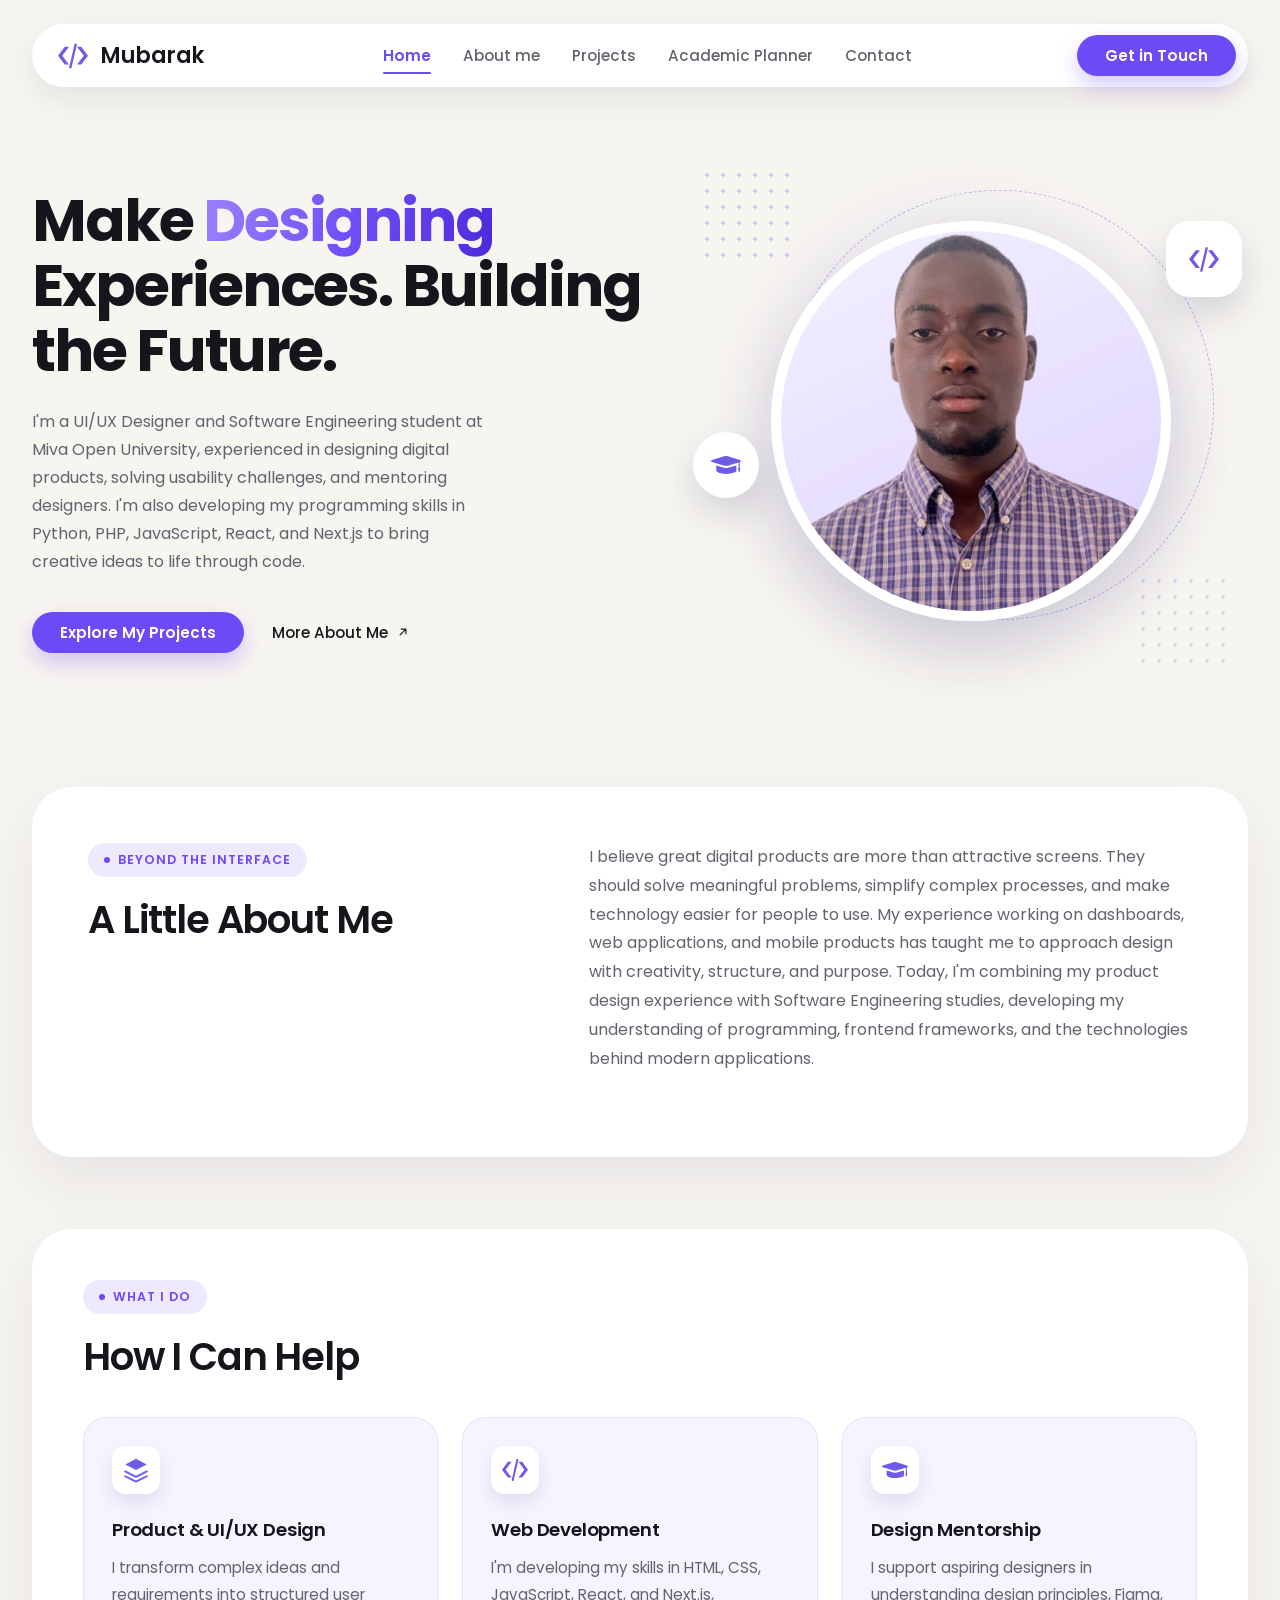
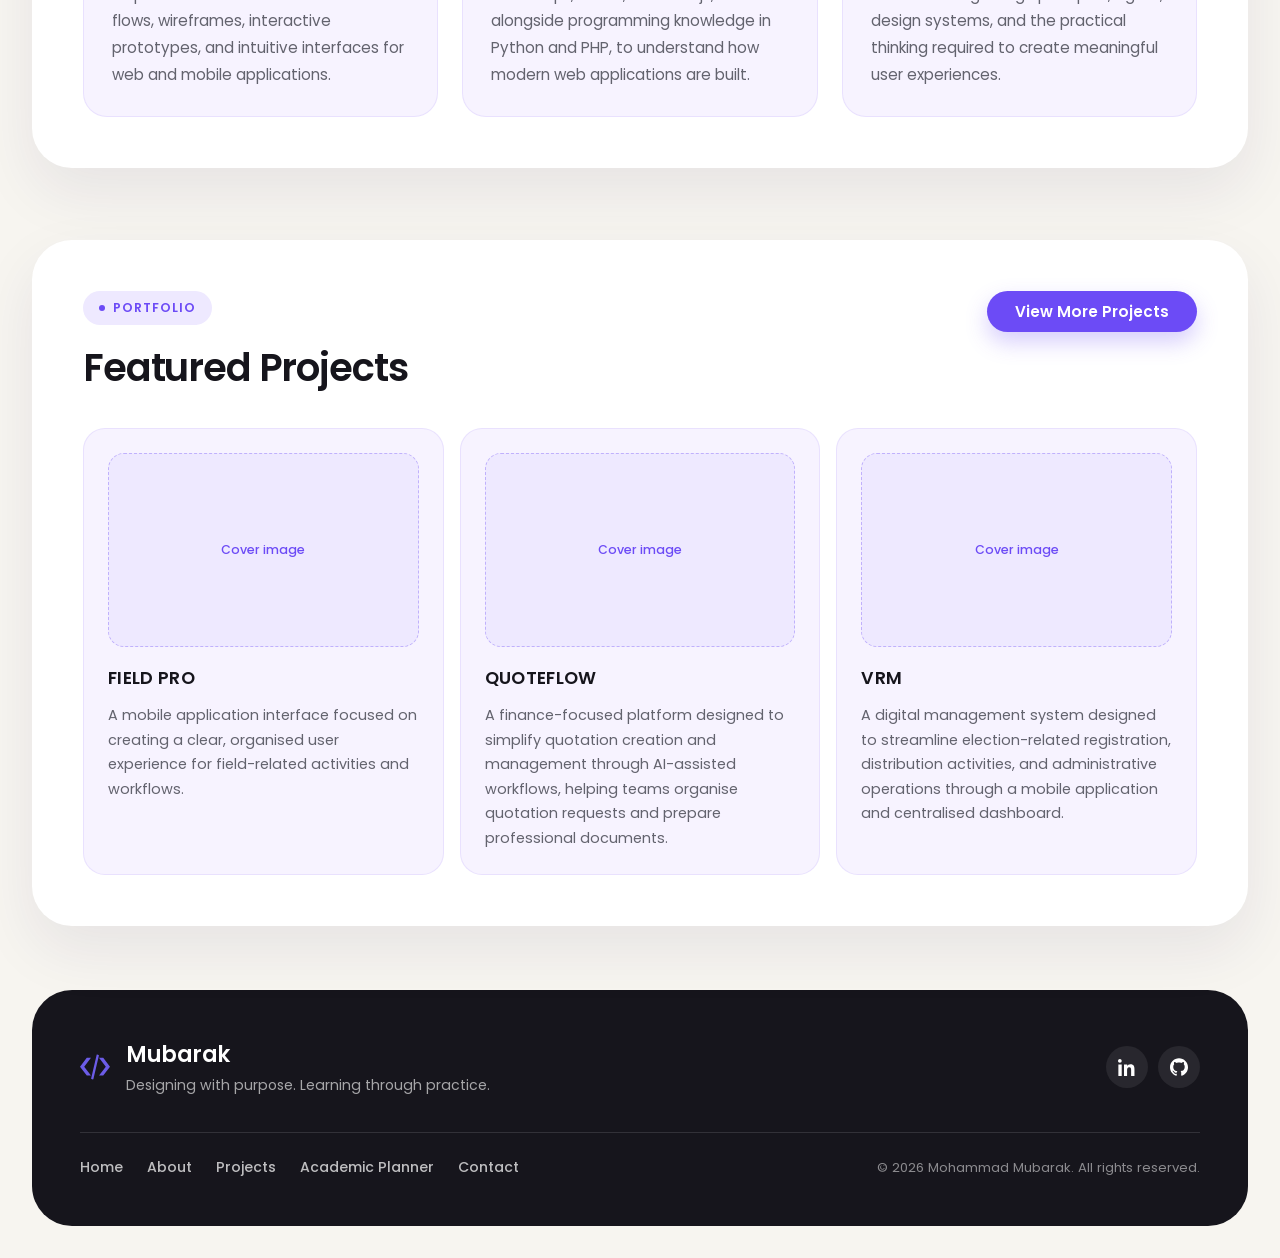
==== commit 429930a1: "New updates" ====
--- a/index.html
+++ b/index.html
@@ -277,7 +277,7 @@
         </a>
 
         <div class="footer__socials">
-          <a class="footer__social" href="https://www.linkedin.com/in/your-username" target="_blank"
+          <a class="footer__social" href="https://www.linkedin.com/in/alfa-mubarak-mohammad-b6069a252" target="_blank"
             rel="noopener noreferrer" aria-label="LinkedIn (opens in a new tab)">
             <svg width="18" height="18" viewBox="0 0 24 24" fill="currentColor" aria-hidden="true">
               <path
@@ -286,9 +286,11 @@
             </svg>
           </a>
 
-          <a class="footer__social" href="https://github.com/your-username" target="_blank" rel="noopener noreferrer"
+          <a class="footer__social" href="https://github.com/alfamubarak/" target="_blank" rel="noopener noreferrer"
             aria-label="GitHub (opens in a new tab)">
-            <span class="github-icon" aria-hidden="true"></span>
+            <svg width="18" height="18" viewBox="0 0 24 24" fill="currentColor" aria-hidden="true">
+              <path d="M12 .297c-6.63 0-12 5.373-12 12 0 5.303 3.438 9.8 8.205 11.385.6.113.82-.258.82-.577 0-.285-.01-1.04-.015-2.04-3.338.724-4.042-1.61-4.042-1.61C4.422 18.07 3.633 17.7 3.633 17.7c-1.087-.744.084-.729.084-.729 1.205.084 1.838 1.236 1.838 1.236 1.07 1.835 2.809 1.305 3.495.998.108-.776.417-1.305.76-1.605-2.665-.3-5.466-1.332-5.466-5.93 0-1.31.465-2.38 1.235-3.22-.135-.303-.54-1.523.105-3.176 0 0 1.005-.322 3.3 1.23.96-.267 1.98-.399 3-.405 1.02.006 2.04.138 3 .405 2.28-1.552 3.285-1.23 3.285-1.23.645 1.653.24 2.873.12 3.176.765.84 1.23 1.91 1.23 3.22 0 4.61-2.805 5.625-5.475 5.92.42.36.81 1.096.81 2.22 0 1.606-.015 2.896-.015 3.286 0 .315.21.69.825.57C20.565 22.092 24 17.592 24 12.297c0-6.627-5.373-12-12-12"></path>
+            </svg>
           </a>
         </div>
       </div>
--- a/css/style.css
+++ b/css/style.css
@@ -1395,21 +1395,6 @@
 }
 
 /* The GitHub icon file, drawn as a mask so it follows the surrounding text color. */
-.github-icon {
-    display: block;
-    width: 20px;
-    height: 20px;
-    background-color: currentColor;
-    -webkit-mask: url("../icons/github-icon.svg") center / contain no-repeat;
-    mask: url("../icons/github-icon.svg") center / contain no-repeat;
-}
-
-.footer__social .github-icon {
-    width: 18px;
-    height: 18px;
-}
-
-
 /* ==========================================================================
    18. Contact page — responsive layout
    ========================================================================== */
@@ -1650,6 +1635,10 @@
     line-height: 1.75;
 }
 
+.about-hero__text + .about-hero__text {
+    margin-top: 14px;
+}
+
 .about-hero .btn {
     margin-top: 28px;
 }
@@ -1744,6 +1733,25 @@
    so it only needs a couple of small overrides. */
 .about-goals .about__text:last-child {
     margin-bottom: 0;
+}
+
+/* Mirrored variant: content on the left, heading on the right. */
+.about-goals--reverse {
+    grid-template-columns: minmax(0, 1.15fr) minmax(0, 0.85fr);
+}
+
+.about-goals--reverse .about__intro {
+    order: 2;
+}
+
+@media (max-width: 960px) {
+    .about-goals--reverse {
+        grid-template-columns: 1fr;
+    }
+
+    .about-goals--reverse .about__intro {
+        order: 0;
+    }
 }
 
 .about-cta {
@@ -2336,6 +2344,8 @@
 .skills-marquee__item img {
     width: 100%;
     height: 100%;
+    max-width: 88px;
+    max-height: 48px;
     object-fit: contain;
 }
 
@@ -2367,3 +2377,29 @@
         animation: none;
     }
 }
+
+
+/* ==========================================================================
+   28. Sticky stack — closing about-page cards (desktop and phones)
+   Both cards park just under the sticky navbar; the second one has a
+   slightly larger "top" so a thin edge of the first card stays visible
+   underneath it while it slides up.
+   ========================================================================== */
+.about-sticky.is-pinned {
+    position: sticky;
+    top: 120px;
+}
+
+.about-sticky--second.is-pinned {
+    top: 136px;
+}
+
+@media (max-width: 960px) {
+    .about-sticky.is-pinned {
+        top: 96px;
+    }
+
+    .about-sticky--second.is-pinned {
+        top: 104px;
+    }
+}
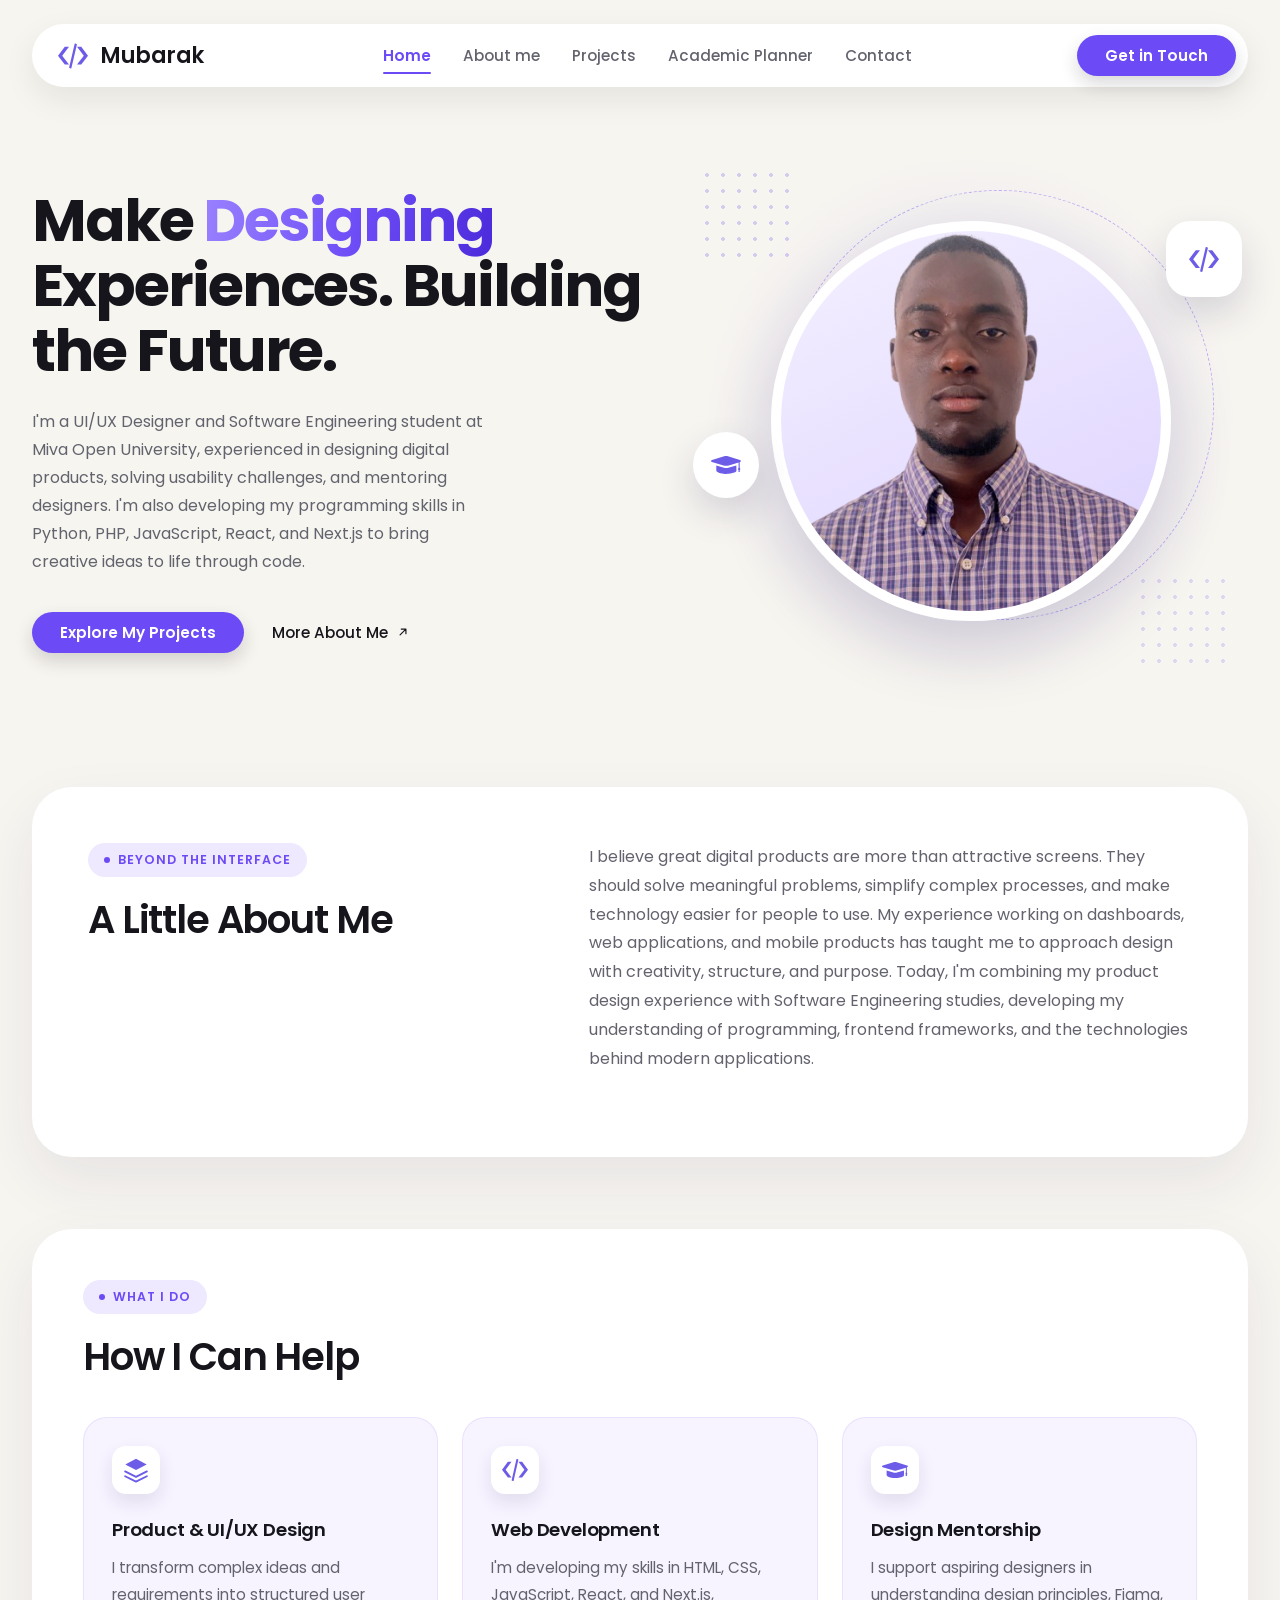
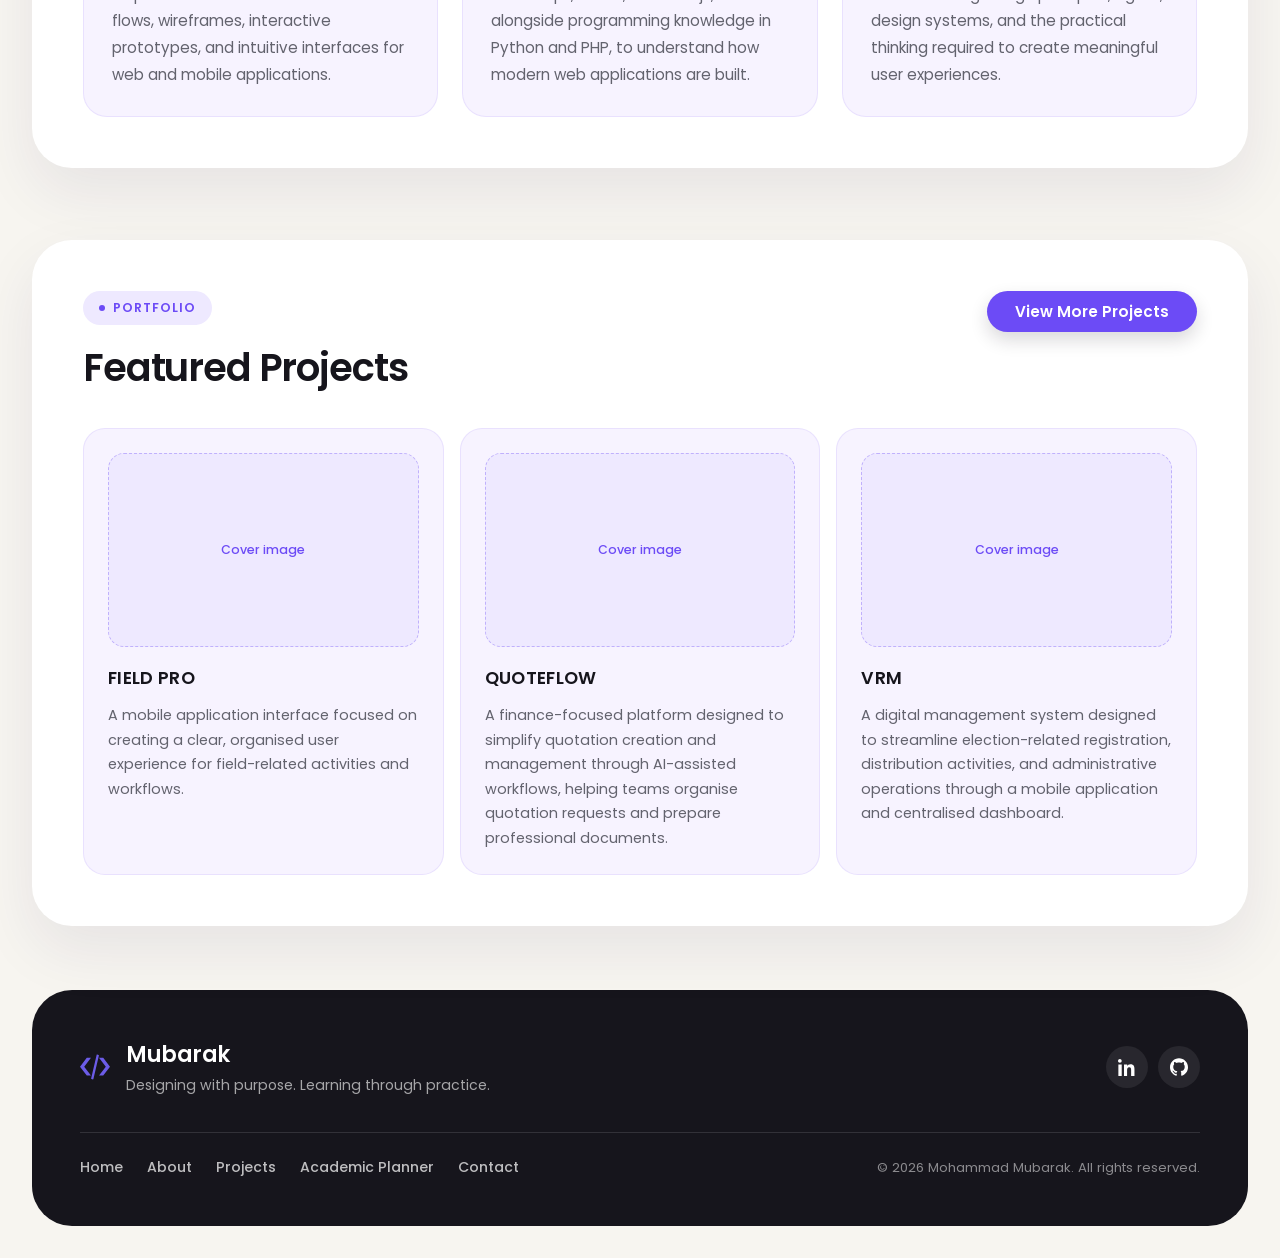
==== commit 0baee784: "Updates been pushed" ====
--- a/index.html
+++ b/index.html
@@ -88,7 +88,7 @@
         <div class="hero__actions">
           <a class="btn btn--primary" href="projects.html">Explore My Projects</a>
 
-          <a class="hero__works" href="#about">
+          <a class="hero__works" href="about.html">
             More About Me
             <svg width="14" height="14" viewBox="0 0 24 24" fill="none" aria-hidden="true">
               <path d="M7 17 17 7M9 7h8v8" stroke="currentColor" stroke-width="2" stroke-linecap="round"
--- a/css/style.css
+++ b/css/style.css
@@ -32,7 +32,7 @@
     /* Shape and motion */
     --radius-pill: 999px;
     --shadow-nav: 0 12px 32px rgba(22, 21, 28, 0.08);
-    --shadow-button: 0 10px 22px rgba(108, 75, 246, 0.28);
+    --shadow-button: 0 8px 18px rgba(22, 21, 28, 0.16);
     --ease: 180ms ease;
 }
 
@@ -2135,31 +2135,38 @@
    The small differences in "top" leave a thin edge of each card
    visible underneath the next one.
    ========================================================================== */
-.about,
-.what-i-do,
-.featured-projects {
-    position: sticky;
-}
-
-.about {
-    top: 120px;
-}
-
-.what-i-do {
-    top: 136px;
-}
-
-.featured-projects {
-    top: 152px;
-}
-
-/* On phones and tablets the cards can be taller than the screen,
-   so the stacking effect would hide content — turn it off. */
-@media (max-width: 960px) {
+@media (min-width: 961px) {
+
     .about,
     .what-i-do,
     .featured-projects {
-        position: static;
+        position: sticky;
+    }
+
+    .about {
+        top: 120px;
+    }
+
+    .what-i-do {
+        top: 136px;
+    }
+
+    .featured-projects {
+        top: 152px;
+    }
+}
+
+/* On phones and tablets the panels are often taller than the screen.
+   There main.js pins each one with a "top" that keeps its bottom edge
+   on screen (a negative top for tall panels), so the panel scrolls
+   normally first and then parks while the next one slides over it. */
+@media (max-width: 960px) {
+    .about.is-pinned,
+    .what-i-do.is-pinned,
+    .featured-projects.is-pinned,
+    .about-sticky.is-pinned {
+        position: sticky;
+        top: var(--sticky-top, 96px);
     }
 }
 
@@ -2403,3 +2410,221 @@
         top: 104px;
     }
 }
+
+
+/* ==========================================================================
+   29. Project detail pages
+   Hero, cover image, meta strip, write-up blocks, image gallery and a
+   "next project" panel. Built from the same tokens as the rest of the site.
+   ========================================================================== */
+/* Cover — swap the span for an <img> when you have the artwork */
+.project-cover {
+    display: grid;
+    place-items: center;
+    aspect-ratio: 16 / 9;
+    overflow: hidden;
+    background: var(--brand-soft);
+    border: 1px dashed rgba(108, 75, 246, 0.35);
+    border-radius: 32px;
+    color: var(--brand);
+    font-size: 0.88rem;
+    font-weight: 500;
+}
+
+.project-cover img {
+    width: 100%;
+    height: 100%;
+    object-fit: cover;
+}
+
+.project-cover:has(img) {
+    background: none;
+    border-color: transparent;
+}
+
+/* Meta strip: role, platform, tools, year */
+.project-meta {
+    display: grid;
+    grid-template-columns: repeat(auto-fit, minmax(160px, 1fr));
+    gap: 24px;
+    padding: 28px 36px;
+    background: var(--surface);
+    border-radius: 28px;
+    box-shadow: 0 18px 40px rgba(40, 28, 90, 0.06);
+}
+
+.project-meta__label {
+    display: block;
+    margin-bottom: 6px;
+    color: var(--brand);
+    font-size: 0.72rem;
+    font-weight: 600;
+    letter-spacing: 0.08em;
+    text-transform: uppercase;
+}
+
+.project-meta__value {
+    margin: 0;
+    font-size: 0.95rem;
+    color: var(--text);
+}
+
+/* Write-up */
+.project-detail {
+    padding: 44px 48px;
+    background: var(--surface);
+    border-radius: 40px;
+    box-shadow: 0 24px 60px rgba(40, 28, 90, 0.08);
+}
+
+.project-block + .project-block {
+    margin-top: 36px;
+    padding-top: 36px;
+    border-top: 1px solid rgba(22, 21, 28, 0.08);
+}
+
+.project-block {
+    --project-gap: 40px;
+}
+
+.project-block__head {
+    display: flex;
+    align-items: center;
+    gap: var(--project-gap);
+    margin-bottom: 14px;
+}
+
+.project-block__icon {
+    flex: none;
+    display: grid;
+    place-items: center;
+    width: 40px;
+    height: 40px;
+    background: var(--brand-soft);
+    border-radius: 12px;
+}
+
+.project-block__icon img {
+    width: 20px;
+    height: 20px;
+    object-fit: contain;
+}
+
+.project-block h2 {
+    margin: 0;
+    font-size: 1.35rem;
+    font-weight: 600;
+    letter-spacing: -0.01em;
+}
+
+.project-block p {
+    /* line up with the heading, past the icon chip */
+    margin: 0;
+    padding-left: calc(40px + var(--project-gap));
+    max-width: 760px;
+    color: var(--text-muted);
+    font-size: 0.98rem;
+    line-height: 1.8;
+}
+
+@media (max-width: 600px) {
+    .project-block {
+        --project-gap: 20px;
+    }
+}
+
+/* Image gallery */
+.project-gallery {
+    display: grid;
+    grid-template-columns: repeat(auto-fit, minmax(240px, 1fr));
+    gap: 16px;
+}
+
+.project-gallery__item {
+    display: grid;
+    place-items: center;
+    aspect-ratio: 4 / 3;
+    overflow: hidden;
+    background: var(--brand-soft);
+    border: 1px dashed rgba(108, 75, 246, 0.35);
+    border-radius: 22px;
+    color: var(--brand);
+    font-size: 0.8rem;
+    font-weight: 500;
+}
+
+.project-gallery__item img {
+    width: 100%;
+    height: 100%;
+    object-fit: cover;
+}
+
+.project-gallery__item:has(img) {
+    background: none;
+    border-color: transparent;
+}
+
+/* Next project */
+.project-next {
+    display: flex;
+    flex-wrap: wrap;
+    align-items: center;
+    justify-content: space-between;
+    gap: 24px;
+    margin-top: 72px;
+    padding: 44px 48px;
+    background: var(--text);
+    color: #ffffff;
+    border-radius: 40px;
+}
+
+.project-next__label {
+    display: block;
+    margin-bottom: 8px;
+    color: rgba(255, 255, 255, 0.6);
+    font-size: 0.74rem;
+    font-weight: 600;
+    letter-spacing: 0.08em;
+    text-transform: uppercase;
+}
+
+.project-next__title {
+    margin: 0;
+    font-size: clamp(1.6rem, 3vw, 2.2rem);
+    font-weight: 600;
+    letter-spacing: -0.02em;
+}
+
+@media (max-width: 960px) {
+    .project-cover {
+        aspect-ratio: 4 / 3;
+        border-radius: 26px;
+    }
+
+    .project-meta {
+        padding: 24px 28px;
+        border-radius: 24px;
+    }
+
+    .project-detail {
+        padding: 32px 28px;
+        border-radius: 32px;
+    }
+
+    .project-next {
+        margin-top: 56px;
+        padding: 32px 28px;
+        border-radius: 32px;
+    }
+}
+
+@media (max-width: 480px) {
+    .project-detail {
+        padding: 26px 22px;
+        border-radius: 26px;
+    }
+
+    .project-next {
+        padding: 28px 22px;
+    }
+}
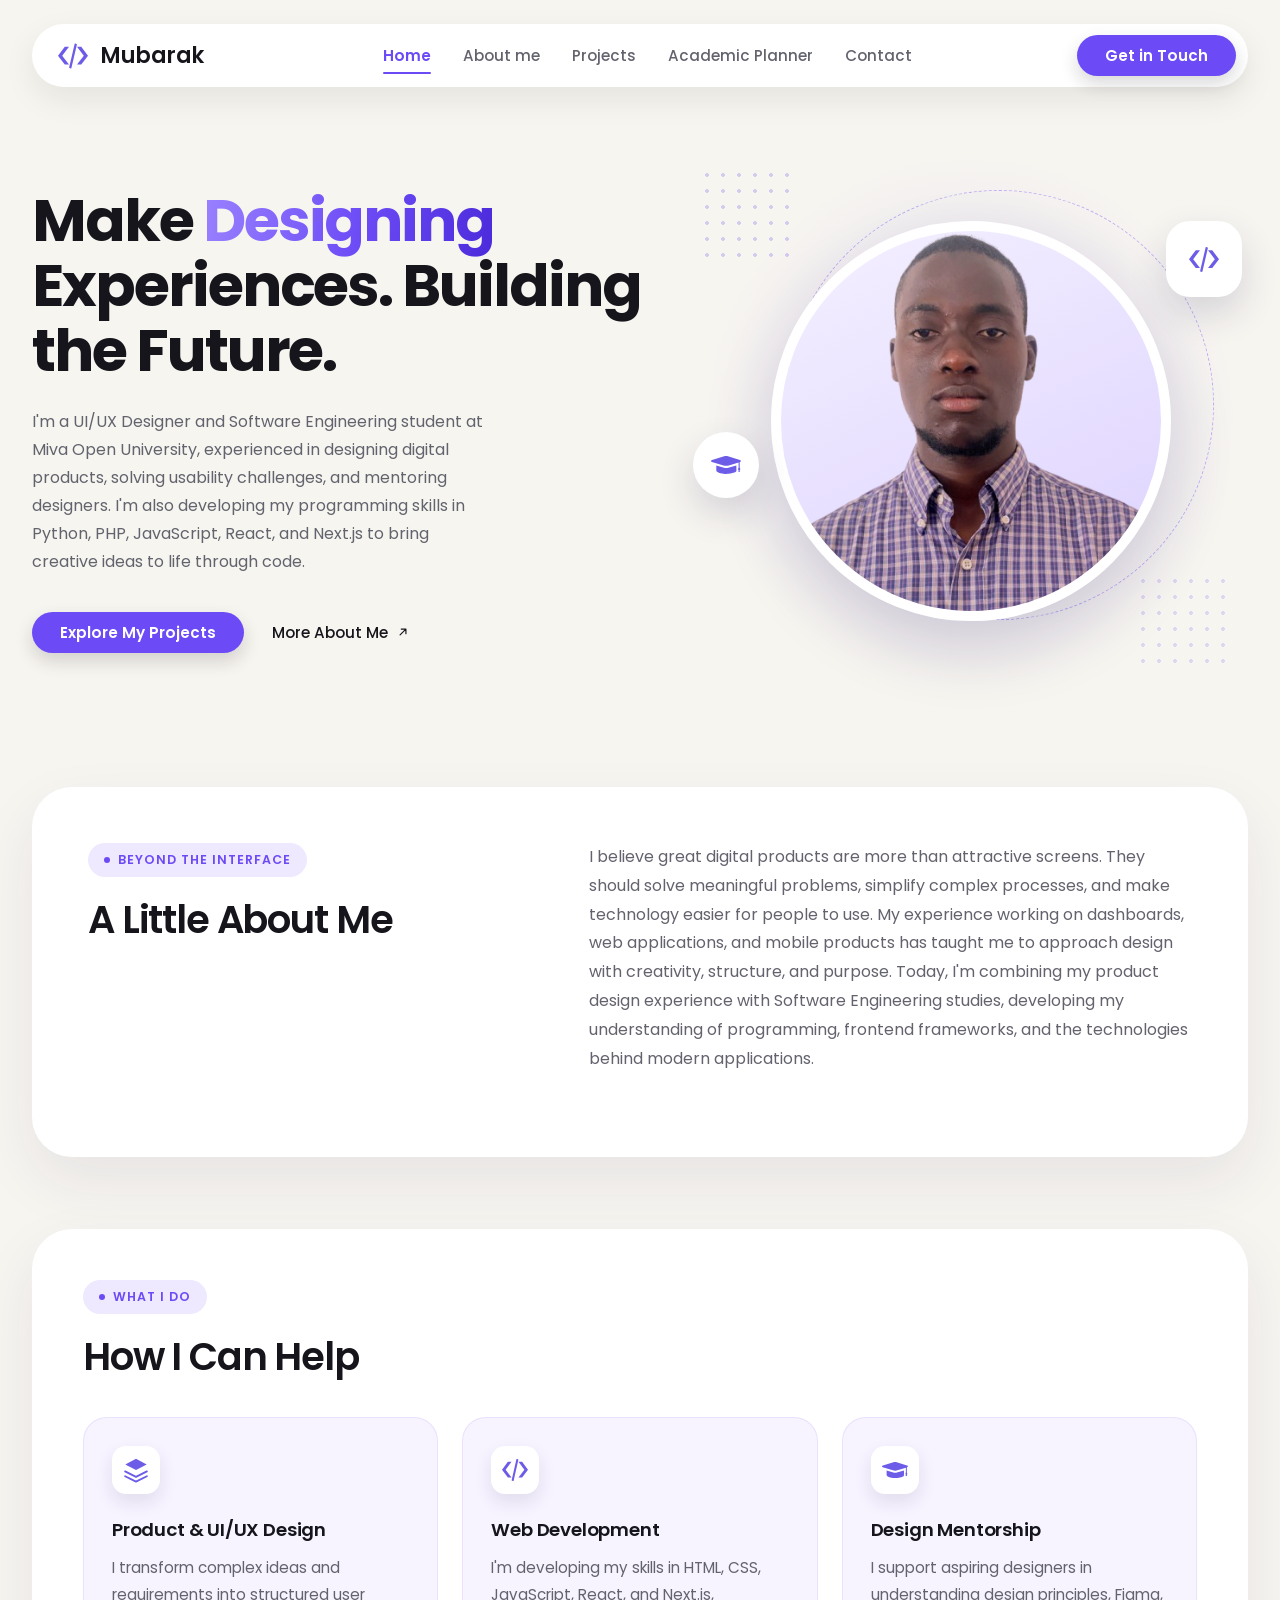
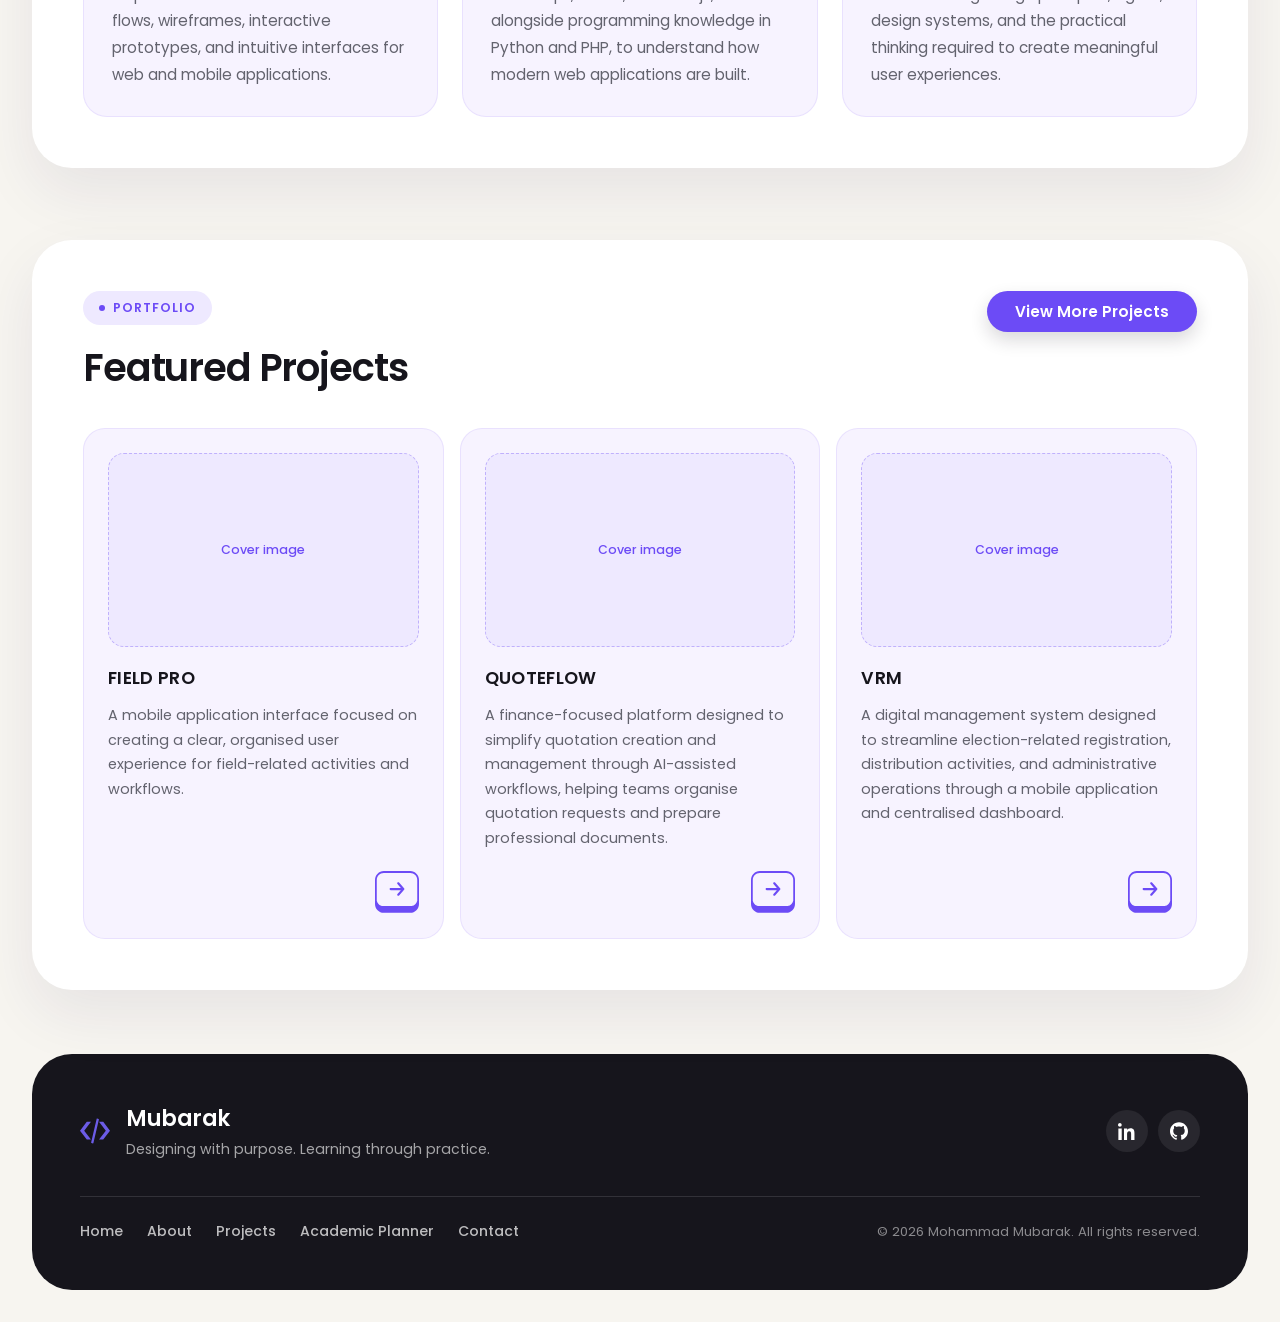
==== commit 86d4b7a2: "Added buttons and done size updates" ====
--- a/index.html
+++ b/index.html
@@ -213,7 +213,7 @@
         </div>
 
         <div class="featured-projects__grid">
-          <article class="featured-projects__card">
+          <a class="featured-projects__card" href="project-field-pro.html">
             <div class="featured-projects__cover">
               <!-- Replace this span with your cover image:
                    <img src="images/your-project-cover.png" alt="Project cover" /> -->
@@ -224,9 +224,12 @@
               A mobile application interface focused on creating a clear, organised
               user experience for field-related activities and workflows.
             </p>
-          </article>
-
-          <article class="featured-projects__card">
+            <svg class="featured-projects__arrow" viewBox="0 0 122.88 116.6" fill="currentColor" aria-hidden="true">
+              <path d="M24.44,0h74.01c6.68,0,12.77,2.75,17.19,7.17c4.47,4.47,7.24,10.65,7.24,17.45v67.35c0,6.8-2.78,12.98-7.25,17.45 c-4.42,4.42-10.51,7.17-17.19,7.17H24.44c-6.68,0-12.77-2.75-17.19-7.17C2.77,104.96,0,98.78,0,91.98V24.62 c0-6.81,2.77-12.99,7.24-17.45C11.67,2.75,17.75,0,24.44,0L24.44,0z M72.24,46.95H43.9c-0.85,0-1.62,0.34-2.17,0.9 c-0.56,0.56-0.9,1.33-0.9,2.17c0,0.85,0.34,1.62,0.9,2.17c0.56,0.56,1.32,0.9,2.17,0.9h28.33L62.7,64.01 c-0.55,0.63-0.8,1.43-0.76,2.21c0.05,0.79,0.39,1.55,1.02,2.12c0.63,0.56,1.43,0.81,2.21,0.77c0.78-0.05,1.54-0.39,2.1-1.02 l14-16.04c0.52-0.59,0.77-1.33,0.77-2.06c-0.01-0.73-0.28-1.46-0.8-2.02l-14-16.03c-0.56-0.61-1.31-0.95-2.08-1 c-0.78-0.05-1.57,0.21-2.2,0.77l-0.02,0.02c-0.62,0.56-0.95,1.32-1,2.09v0.01c-0.04,0.78,0.21,1.58,0.77,2.21L72.24,46.95 L72.24,46.95z M4.93,82.85c0.85,3.45,2.55,6.55,4.83,9.01c3.36,3.62,7.99,5.87,13.1,5.87h77.17c0.21,0,0.41,0,0.62-0.01l1.25-0.09 c4.36-0.47,8.29-2.6,11.23-5.77c2.28-2.46,3.97-5.55,4.83-9V24.62c0-5.28-2.17-10.09-5.67-13.58c-3.54-3.54-8.44-5.74-13.84-5.74 H24.44c-5.4,0-10.3,2.2-13.84,5.74c-3.49,3.49-5.66,8.3-5.66,13.58V82.85L4.93,82.85z"></path>
+            </svg>
+          </a>
+
+          <a class="featured-projects__card" href="project-quoteflow.html">
             <div class="featured-projects__cover">
               <!-- Replace this span with your cover image:
                    <img src="images/your-project-cover.png" alt="Project cover" /> -->
@@ -238,9 +241,12 @@
               management through AI-assisted workflows, helping teams organise
               quotation requests and prepare professional documents.
             </p>
-          </article>
-
-          <article class="featured-projects__card">
+            <svg class="featured-projects__arrow" viewBox="0 0 122.88 116.6" fill="currentColor" aria-hidden="true">
+              <path d="M24.44,0h74.01c6.68,0,12.77,2.75,17.19,7.17c4.47,4.47,7.24,10.65,7.24,17.45v67.35c0,6.8-2.78,12.98-7.25,17.45 c-4.42,4.42-10.51,7.17-17.19,7.17H24.44c-6.68,0-12.77-2.75-17.19-7.17C2.77,104.96,0,98.78,0,91.98V24.62 c0-6.81,2.77-12.99,7.24-17.45C11.67,2.75,17.75,0,24.44,0L24.44,0z M72.24,46.95H43.9c-0.85,0-1.62,0.34-2.17,0.9 c-0.56,0.56-0.9,1.33-0.9,2.17c0,0.85,0.34,1.62,0.9,2.17c0.56,0.56,1.32,0.9,2.17,0.9h28.33L62.7,64.01 c-0.55,0.63-0.8,1.43-0.76,2.21c0.05,0.79,0.39,1.55,1.02,2.12c0.63,0.56,1.43,0.81,2.21,0.77c0.78-0.05,1.54-0.39,2.1-1.02 l14-16.04c0.52-0.59,0.77-1.33,0.77-2.06c-0.01-0.73-0.28-1.46-0.8-2.02l-14-16.03c-0.56-0.61-1.31-0.95-2.08-1 c-0.78-0.05-1.57,0.21-2.2,0.77l-0.02,0.02c-0.62,0.56-0.95,1.32-1,2.09v0.01c-0.04,0.78,0.21,1.58,0.77,2.21L72.24,46.95 L72.24,46.95z M4.93,82.85c0.85,3.45,2.55,6.55,4.83,9.01c3.36,3.62,7.99,5.87,13.1,5.87h77.17c0.21,0,0.41,0,0.62-0.01l1.25-0.09 c4.36-0.47,8.29-2.6,11.23-5.77c2.28-2.46,3.97-5.55,4.83-9V24.62c0-5.28-2.17-10.09-5.67-13.58c-3.54-3.54-8.44-5.74-13.84-5.74 H24.44c-5.4,0-10.3,2.2-13.84,5.74c-3.49,3.49-5.66,8.3-5.66,13.58V82.85L4.93,82.85z"></path>
+            </svg>
+          </a>
+
+          <a class="featured-projects__card" href="project-vrm.html">
             <div class="featured-projects__cover">
               <!-- Replace this span with your cover image:
                    <img src="images/your-project-cover.png" alt="Project cover" /> -->
@@ -252,7 +258,10 @@
               registration, distribution activities, and administrative operations
               through a mobile application and centralised dashboard.
             </p>
-          </article>
+            <svg class="featured-projects__arrow" viewBox="0 0 122.88 116.6" fill="currentColor" aria-hidden="true">
+              <path d="M24.44,0h74.01c6.68,0,12.77,2.75,17.19,7.17c4.47,4.47,7.24,10.65,7.24,17.45v67.35c0,6.8-2.78,12.98-7.25,17.45 c-4.42,4.42-10.51,7.17-17.19,7.17H24.44c-6.68,0-12.77-2.75-17.19-7.17C2.77,104.96,0,98.78,0,91.98V24.62 c0-6.81,2.77-12.99,7.24-17.45C11.67,2.75,17.75,0,24.44,0L24.44,0z M72.24,46.95H43.9c-0.85,0-1.62,0.34-2.17,0.9 c-0.56,0.56-0.9,1.33-0.9,2.17c0,0.85,0.34,1.62,0.9,2.17c0.56,0.56,1.32,0.9,2.17,0.9h28.33L62.7,64.01 c-0.55,0.63-0.8,1.43-0.76,2.21c0.05,0.79,0.39,1.55,1.02,2.12c0.63,0.56,1.43,0.81,2.21,0.77c0.78-0.05,1.54-0.39,2.1-1.02 l14-16.04c0.52-0.59,0.77-1.33,0.77-2.06c-0.01-0.73-0.28-1.46-0.8-2.02l-14-16.03c-0.56-0.61-1.31-0.95-2.08-1 c-0.78-0.05-1.57,0.21-2.2,0.77l-0.02,0.02c-0.62,0.56-0.95,1.32-1,2.09v0.01c-0.04,0.78,0.21,1.58,0.77,2.21L72.24,46.95 L72.24,46.95z M4.93,82.85c0.85,3.45,2.55,6.55,4.83,9.01c3.36,3.62,7.99,5.87,13.1,5.87h77.17c0.21,0,0.41,0,0.62-0.01l1.25-0.09 c4.36-0.47,8.29-2.6,11.23-5.77c2.28-2.46,3.97-5.55,4.83-9V24.62c0-5.28-2.17-10.09-5.67-13.58c-3.54-3.54-8.44-5.74-13.84-5.74 H24.44c-5.4,0-10.3,2.2-13.84,5.74c-3.49,3.49-5.66,8.3-5.66,13.58V82.85L4.93,82.85z"></path>
+            </svg>
+          </a>
         </div>
 
         <a class="btn btn--primary featured-projects__more" href="projects.html">View More Projects</a>
--- a/css/style.css
+++ b/css/style.css
@@ -2086,10 +2086,27 @@
 }
 
 .featured-projects__text {
-    margin: 0;
+    margin: 0 0 20px;
     color: var(--text-muted);
     font-size: 0.9rem;
     line-height: 1.7;
+}
+
+/* Read-more arrow, pushed to the bottom of every card.
+   Inline SVG, so it inherits this colour and can shift on hover. */
+.featured-projects__arrow {
+    display: block;
+    align-self: flex-end;
+    width: 44px;
+    height: 44px;
+    margin: auto 0 0 auto;
+    color: var(--brand);
+    transition: color var(--ease), transform var(--ease);
+}
+
+.featured-projects__card:hover .featured-projects__arrow {
+    color: var(--brand-strong);
+    transform: translateX(4px) scale(1.05);
 }
 
 @media (max-width: 960px) {
@@ -2628,3 +2645,30 @@
         padding: 28px 22px;
     }
 }
+
+
+/* ==========================================================================
+   30. Mobile reading size
+   Phones and tablets render all body copy at 16px (1rem) so no paragraph
+   is smaller than the comfortable reading size. Headings keep their
+   responsive sizes and small UI labels stay compact.
+   ========================================================================== */
+@media (max-width: 960px) {
+
+    .hero__text,
+    .about__text,
+    .what-i-do__text,
+    .featured-projects__text,
+    .about-hero__text,
+    .about-section__intro,
+    .info-card__text,
+    .experience__text,
+    .about-cta__text,
+    .contact__aside-text,
+    .project-block p,
+    .task__text,
+    .task-empty,
+    .modal__text {
+        font-size: 1rem;
+    }
+}
